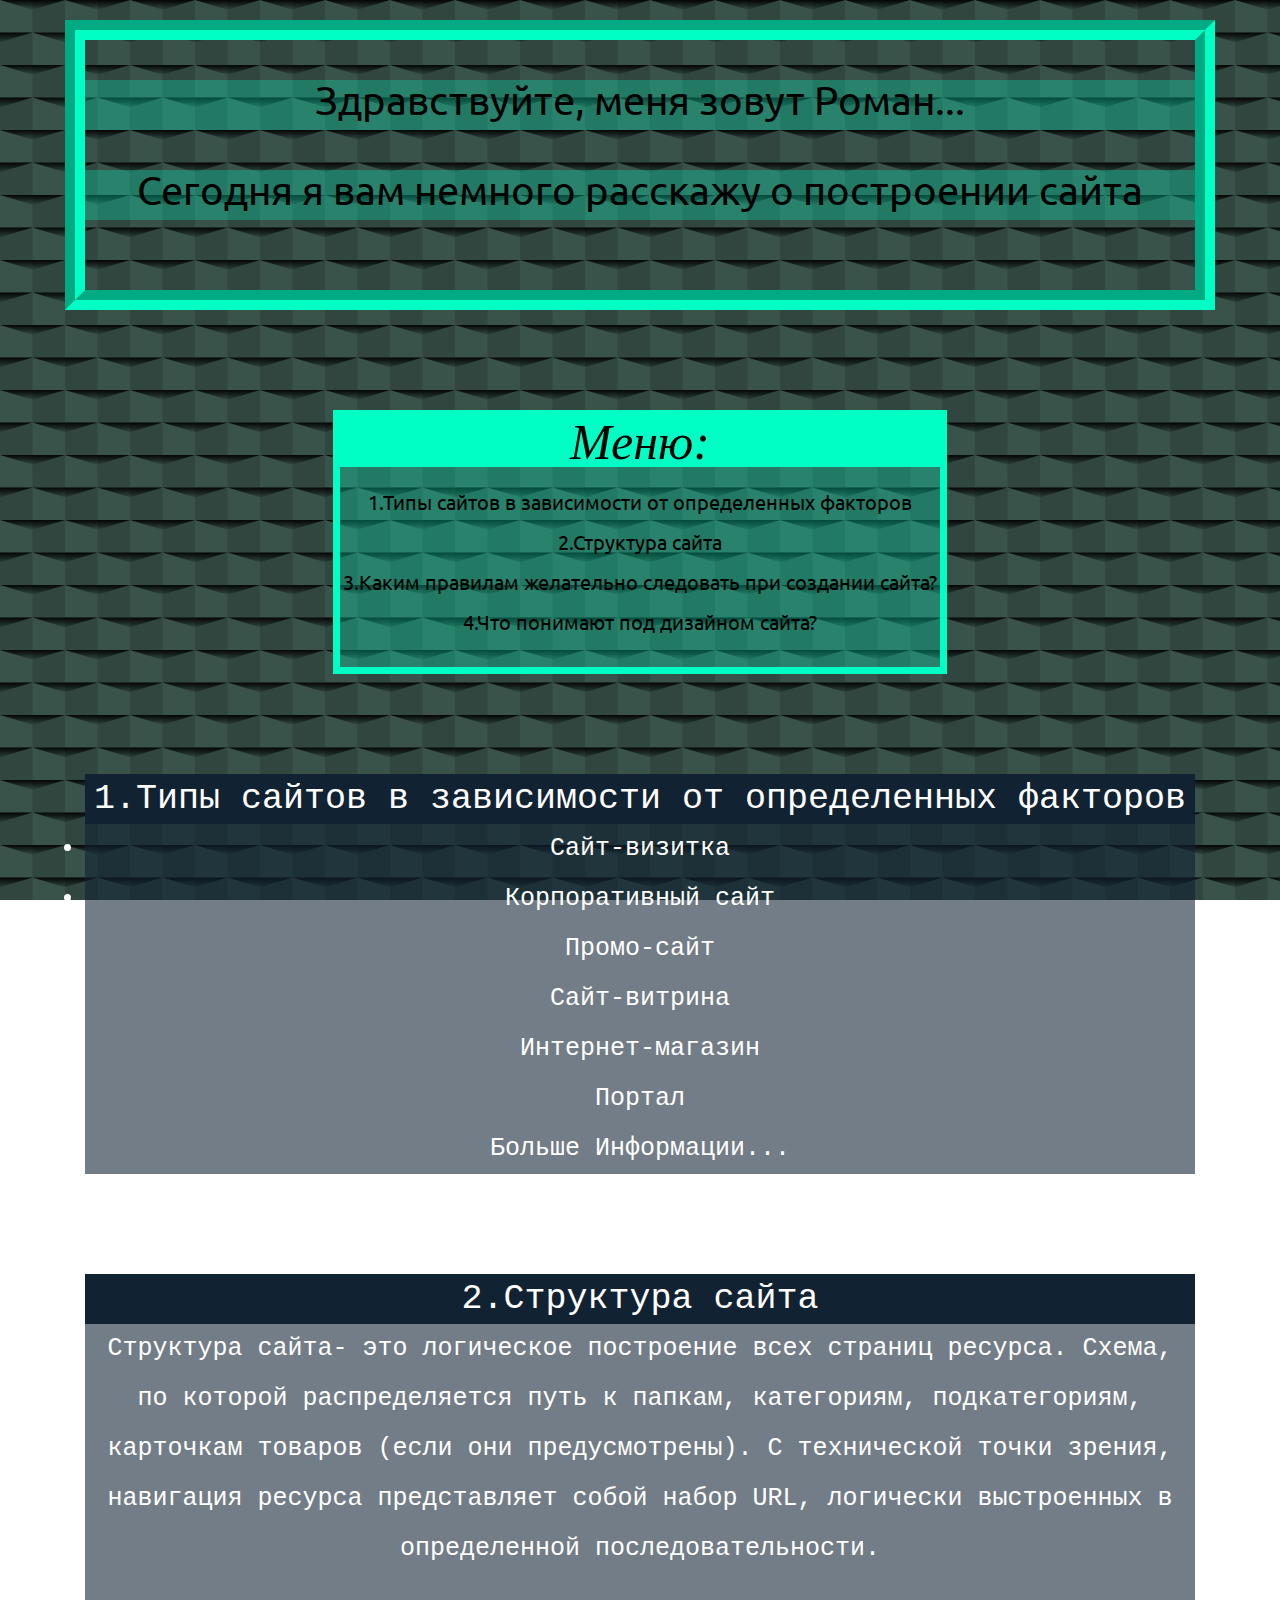
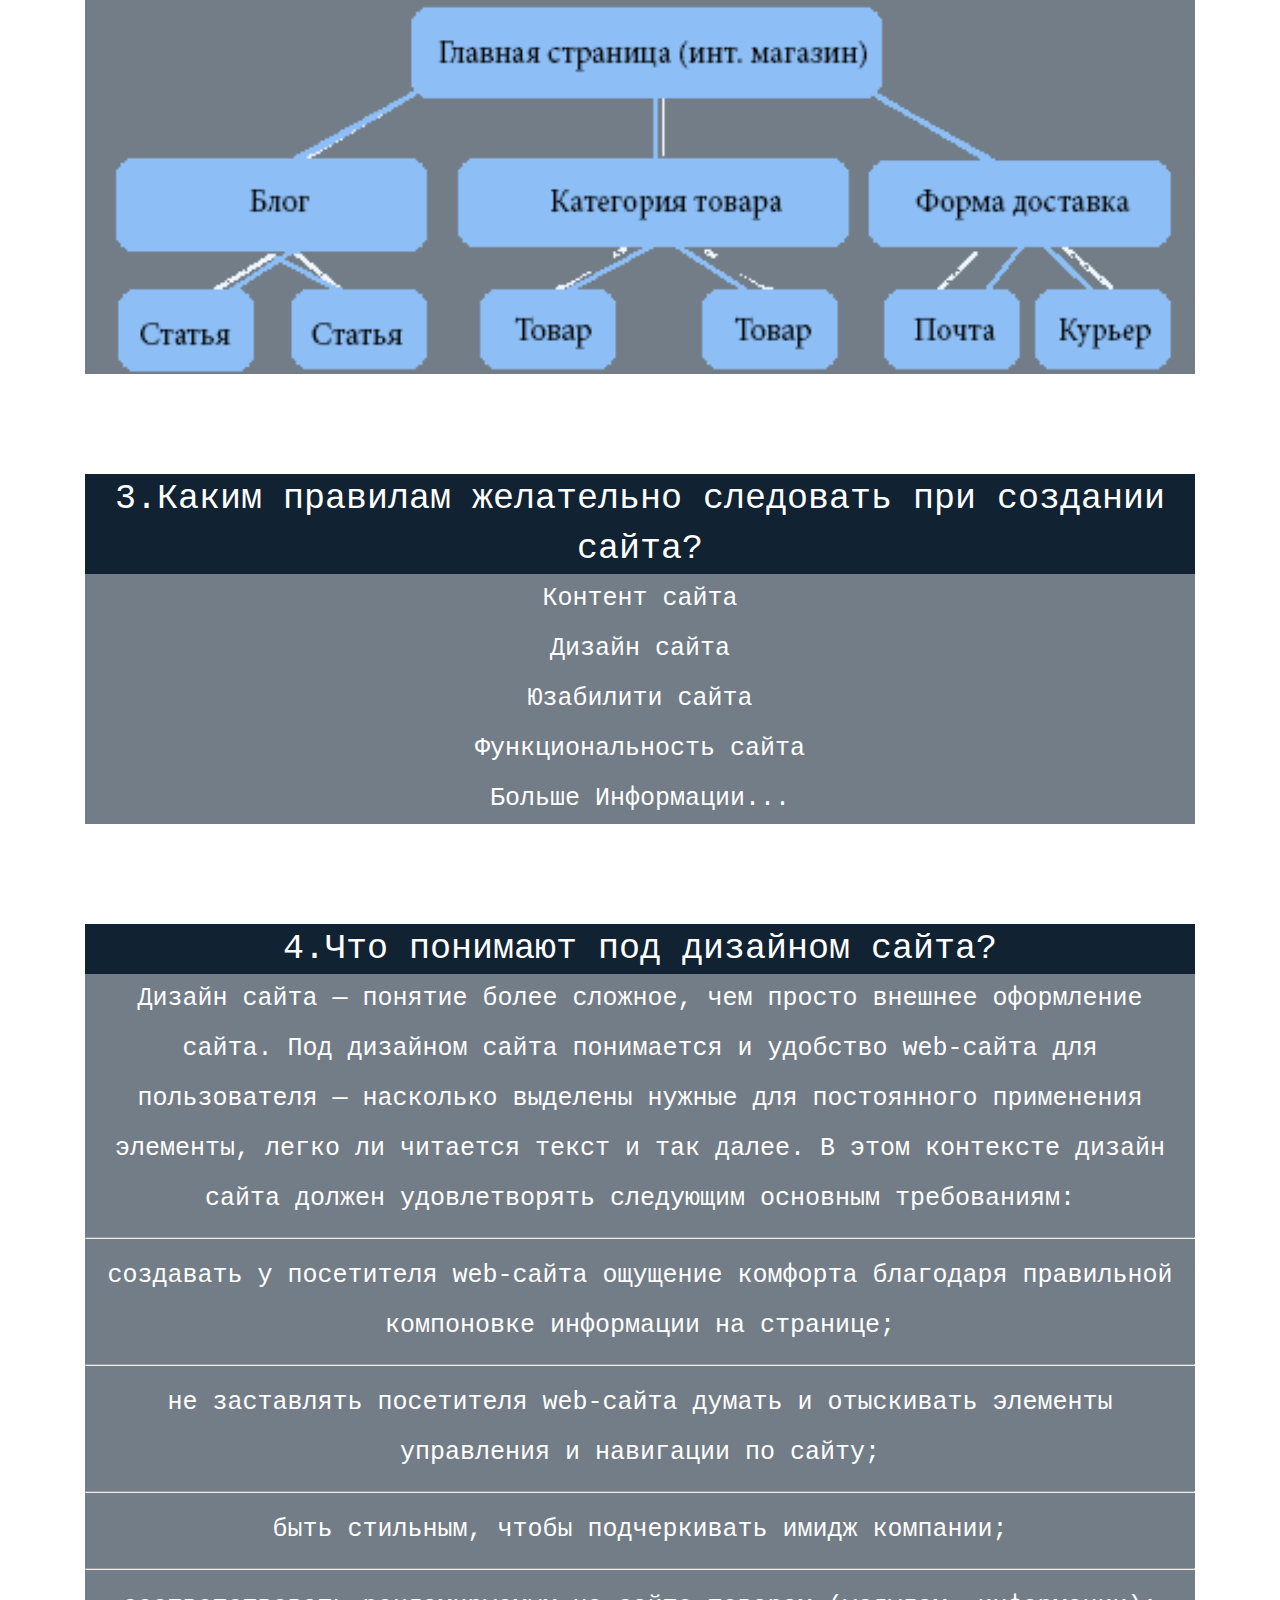
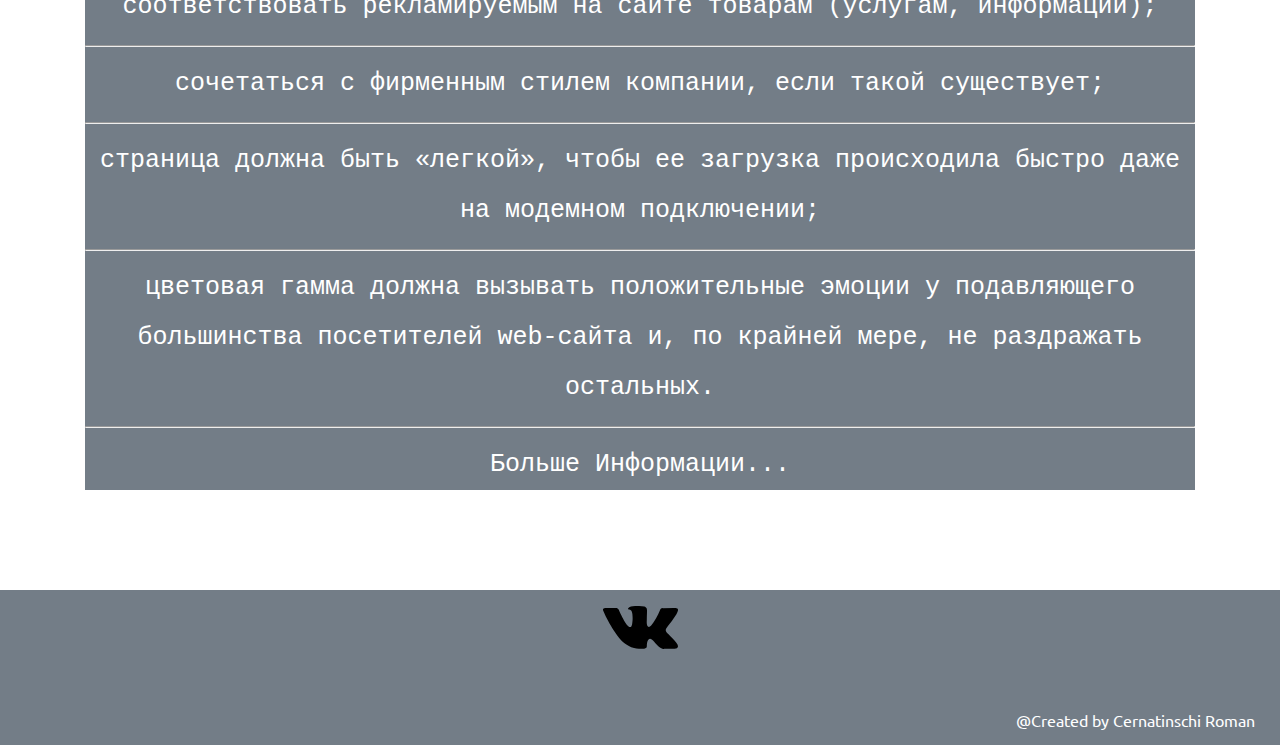
==== index.html @ b7d1be11 "reo" ====
<!DOCTYPE html>
<html lang="en">

<head>
    <meta charset="UTF-8">
    <title>Публикация документов Веб в Интернете</title>
    <link rel="stylesheet" type="text/css" href="style.css">
    <link href="https://fonts.googleapis.com/css?family=Roboto+Slab|Ubuntu&display=swap" rel="stylesheet">
    <link rel="stylesheet" type="text/css" href="reset.css"> </head>

<body>
    <section class="main">
        <div class="main-wrap">
            <h1 class="main-title">Здравствуйте, меня зовут Роман...</h1>
            <h2 class="main-title">Сегодня я вам немного расскажу о построении сайта</h2> </div>
    </section>
    <section class="spisok">
        <div class="spisok-wrap">
            <h1 class="spisok-title">Меню:</h1>
            <div class="spisok-wrap-n2"> <a href="#a1" class="spisok-first a2a">1.Типы сайтов в зависимости от определенных факторов</a>
                <br/>
                <br/> <a href="#a2" class="spisok-two a2a">2.Структура сайта </a>
                <br/>
                <br/> <a href="#a3" class="spisok-three a2a">3.Каким правилам желательно следовать при создании сайта? </a>
                <br/>
                <br/> <a href="#a4" class="spisok-thour a2a">4.Что понимают под дизайном сайта?</a> </div>
        </div>
    </section>
    <section class="SiteTypes">
        <div class="SiteTypes-wrap">
            <h1 class="SiteTypes-title ad1234" id="a1">1.Типы сайтов в зависимости от определенных факторов</h1>
            <li>Сайт-визитка </li>
            <li>Корпоративный сайт</li>
            <li>Промо-сайт</li>
            <li>Сайт-витрина</li>
            <li>Интернет-магазин </li>
            <li>Портал </li> <a href="http://deweb.com.ua/ru/blog/tipy-saytov" class="SiteTypes-button">Больше Информации...</a> </div>
    </section>
    <section class="structure">
        <div class="structure-wrap">
            <h1 class="structure-title ad1234" id="a2">2.Структура сайта</h1>
            <h><a class="fth">Структура сайта</a>- это логическое построение всех страниц ресурса. Схема, по которой распределяется путь к папкам, категориям, подкатегориям, карточкам товаров (если они предусмотрены). С технической точки зрения, навигация ресурса представляет собой набор URL, логически выстроенных в определенной последовательности.</h>
            <div class="structure-img"></div>
        </div>
    </section>
    <section class="rules">
        <div class="rules-wrap">
            <h1 class="rules-title ad1234" id="a3">3.Каким правилам желательно следовать при создании сайта?</h1>
            <li>Контент сайта</li>
            <li>Дизайн сайта</li>
            <li>Юзабилити сайта</li>
            <li>Функциональность сайта</li> <a href="https://webstudio2u.net/ru/webdesign/353-how-make-good-site.html" class="SiteTypes-button">Больше Информации...</a> </div>
    </section>
    <section class="diz">
        <div class="diz-wrap">
            <h1 class="diz-title ad1234" id="a4">4.Что понимают под дизайном сайта?</h1>
            <h>
                <h class="diz-text">Дизайн сайта</h> — понятие более сложное, чем просто внешнее оформление сайта. Под дизайном сайта понимается и удобство web-сайта для пользователя — насколько выделены нужные для постоянного применения элементы, легко ли читается текст и так далее. В этом контексте дизайн сайта должен удовлетворять следующим основным требованиям:
                <hr/>
                <li>создавать у посетителя web-сайта ощущение комфорта благодаря правильной компоновке информации на странице;</li>
                <hr/>
                <li>не заставлять посетителя web-сайта думать и отыскивать элементы управления и навигации по сайту;</li>
                <hr/>
                <li>быть стильным, чтобы подчеркивать имидж компании;</li>
                <hr/>
                <li>соответствовать рекламируемым на сайте товарам (услугам, информации);</li>
                <hr/>
                <li>сочетаться с фирменным стилем компании, если такой существует;</li>
                <hr/>
                <li>страница должна быть «легкой», чтобы ее загрузка происходила быстро даже на модемном подключении;</li>
                <hr/>
                <li>цветовая гамма должна вызывать положительные эмоции у подавляющего большинства посетителей web-сайта и, по крайней мере, не раздражать остальных.</li>
                <hr/> <a href="http://hms-web.ru/index.php?p=articles_design" class="SiteTypes-button">Больше Информации...</a> </h>
        </div>
    </section>
    <section class="footer">
        <a href="https://vk.com/dosplagueator">
            <div class="vkcom"></div>
        </a>
        <h1 class="createdby">@Created by Cernatinschi Roman</h1> </section>
</body>

</html>
---- style.css ----
html {
        background: url("img/bg.svg") fixed;
        scroll-behavior: smooth;
    }

    .main {
        max-width: 100%;
        min-height: 250px;
        text-align: center;
        color: white;
        font-family: Ubuntu;
        font-size: 40px;
        margin: 0 25px;
    }

    .main-wrap {
        margin: 0 auto;
        max-width: 1110px;
        min-height: 250px;
        border: 20px groove rgb(0, 255, 196);
        margin-top: 20px;
        transition: 0.2s linear
    }

    .main-title {
        color: black;
        margin-top: 40px;
        min-height: 50px;
        background-color: rgba(0, 255, 196, 0.28);
        transition: 0.2s linear;
    }

    .main-wrap:hover {
        background-color: rgb(0, 255, 196);
        transform: scale(1.05)
    }

    .main-title:hover {
        color: white;
        background-color: black;
    }

    .spisok {
        text-align: center;
        min-height: 250px;
        margin: 100px 25px;
    }

    .spisok-wrap {
        margin: 0 auto;
        max-width: 600px;
        min-height: 250px;
        background-color: rgba(0, 255, 196, 0.28);
        border: 7px solid rgb(0, 255, 196);
        font-family: ubuntu;
        font-size: 20px;
    }

    .spisok-title {
        font-family: fantasy;
        font-style: italic;
        font-size: 50px;
        color: black;
        background-color: rgb(0, 255, 196);
    }

    .spisok-wrap-n2 {
        margin-top: 25px;
        text-decoration: none;
    }

    .a2a {
        text-decoration: none;
        color: black;
        transition: 0.2s;
    }

    .a2a:hover {
        color: white;
    }

    .SiteTypes {
        min-height: 250px;
        margin: 0 25px;
        margin-bottom: 100px;
    }

    .SiteTypes-wrap {
        margin: 0 auto;
        max-width: 1110px;
        min-height: 250px;
        text-align: center;
        color: white;
        font-size: 25px;
        font-family: monospace;
        background-color: rgba(17, 34, 51, 0.59);
        line-height: 50px;
        text-decoration: none;
        margin-bottom: 100px;
    }

    .SiteTypes-title {
        font-size: 35px;
        background-color: #123;
    }

    .SiteTypes-button {
        color: white;
        text-decoration: none;
        transition: 0.2s linear;
    }

    .SiteTypes-button:hover {
        color: yellow;
    }

    .structure {
        min-height: 250px;
        margin: 0px 25px;
        margin-bottom: 100px;
    }

    .structure-wrap {
        margin: 0 auto;
        max-width: 1110px;
        min-height: 250px;
        font-family: monospace;
        color: white;
        text-align: center;
        font-size: 25px;
        background-color: rgba(17, 34, 51, 0.59);
        line-height: 50px;
        text-decoration: none;
    }

    .structure-title {
        font-size: 35px;
        background-color: #123;
    }

    .fth {
        transition: 0.2s linear;
    }

    .fth:hover {
        text-decoration: underline;
        color: yellow
    }

    .structure-img {
        background-image: url(img/struktura-sajta.png);
        -moz-background-size: 100%;
        -webkit-background-size: 100%;
        -o-background-size: 100%;
        background-size: 100%;
        height: 400px;
        width: 100%;
        margin: 0 auto;
    }

    .rules {
        min-height: 250px;
        margin: 0 25px;
        margin-bottom: 100px;
    }

    .rules-wrap {
        margin: 0 auto;
        max-width: 1110px;
        min-height: 250px;
        font-family: monospace;
        color: white;
        text-align: center;
        font-size: 25px;
        background-color: rgba(17, 34, 51, 0.59);
        line-height: 50px;
        text-decoration: none;
    }

    .rules-title {
        font-size: 35px;
        background-color: #123;
    }

    .diz {
        min-height: 250px;
        margin: 0 25px;
        margin-bottom: 100px;
    }

    .diz-wrap {
        margin: 0 auto;
        max-width: 1110px;
        min-height: 250px;
        font-family: monospace;
        color: white;
        text-align: center;
        font-size: 25px;
        background-color: rgba(17, 34, 51, 0.59);
        line-height: 50px;
        text-decoration: none;
    }

    .diz-title {
        font-size: 35px;
        background-color: #123;
    }

    .diz-text {
        transition: 0.2s linear;
    }

    .diz-text:hover {
        color: yellow;
        text-decoration: underline;
    }

    .ad1234 {
        transition: 0.2s linear
    }

    .ad1234:hover {
        color: yellow;
    }

    .footer {
        background-color: rgba(17, 34, 51, 0.59);
        min-height: 150px;
    }

    .vkcom {
        background: url(img/vk-social-network-logo.svg) no-repeat;
        height: 75px;
        width: 75px;
        -moz-background-size: 100%;
        -webkit-background-size: 100%;
        -o-background-size: 100%;
        background-size: 100%;
        margin: 0 auto;
        transition: 0.5s linear;
    }
.vkcom:hover{
transform: scale(1.5);
}
.createdby{
    margin-top: 30px;
    font-family: ubuntu;
    text-decoration: none;
    color:white;
    text-align: right;
    margin-right: 25px;
    transition: 4s linear;
    line-height: 50px;
}
.createdby:hover{
   transform: scale(0.5);
    color: aqua
}
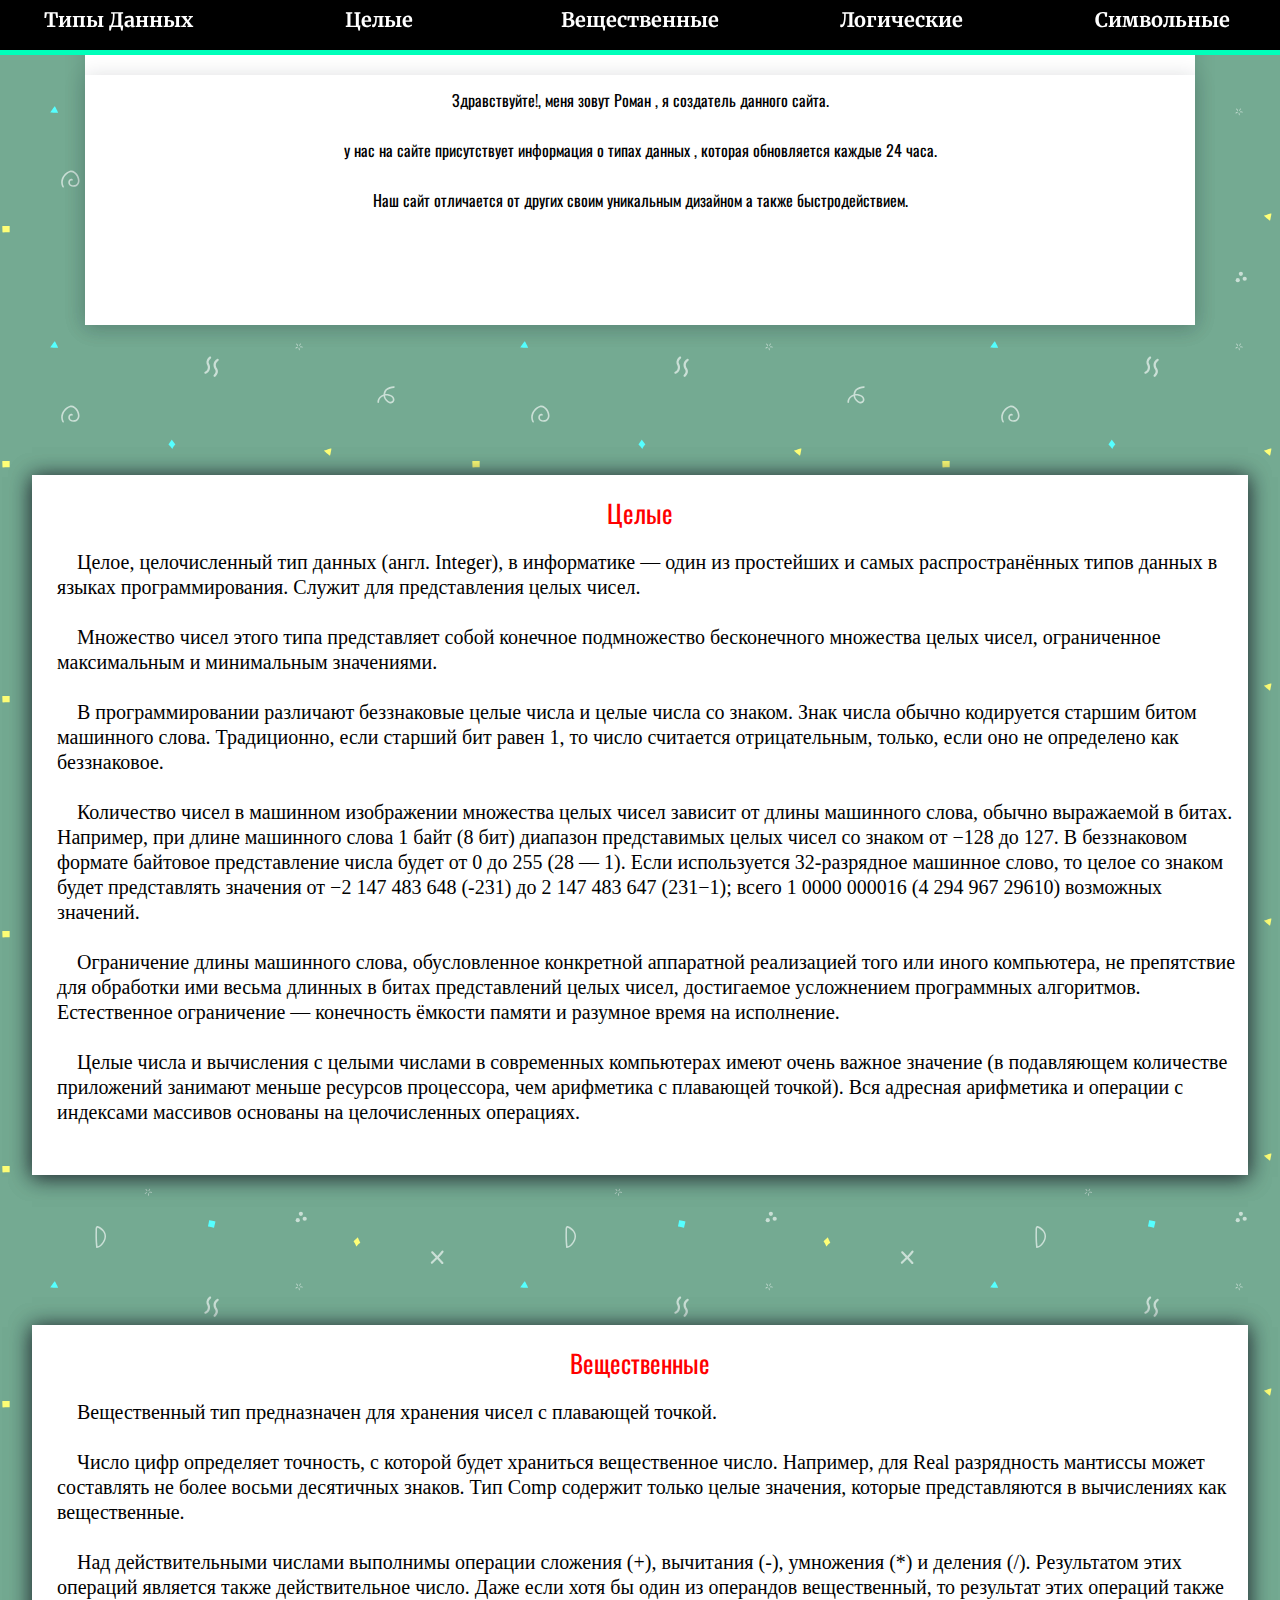
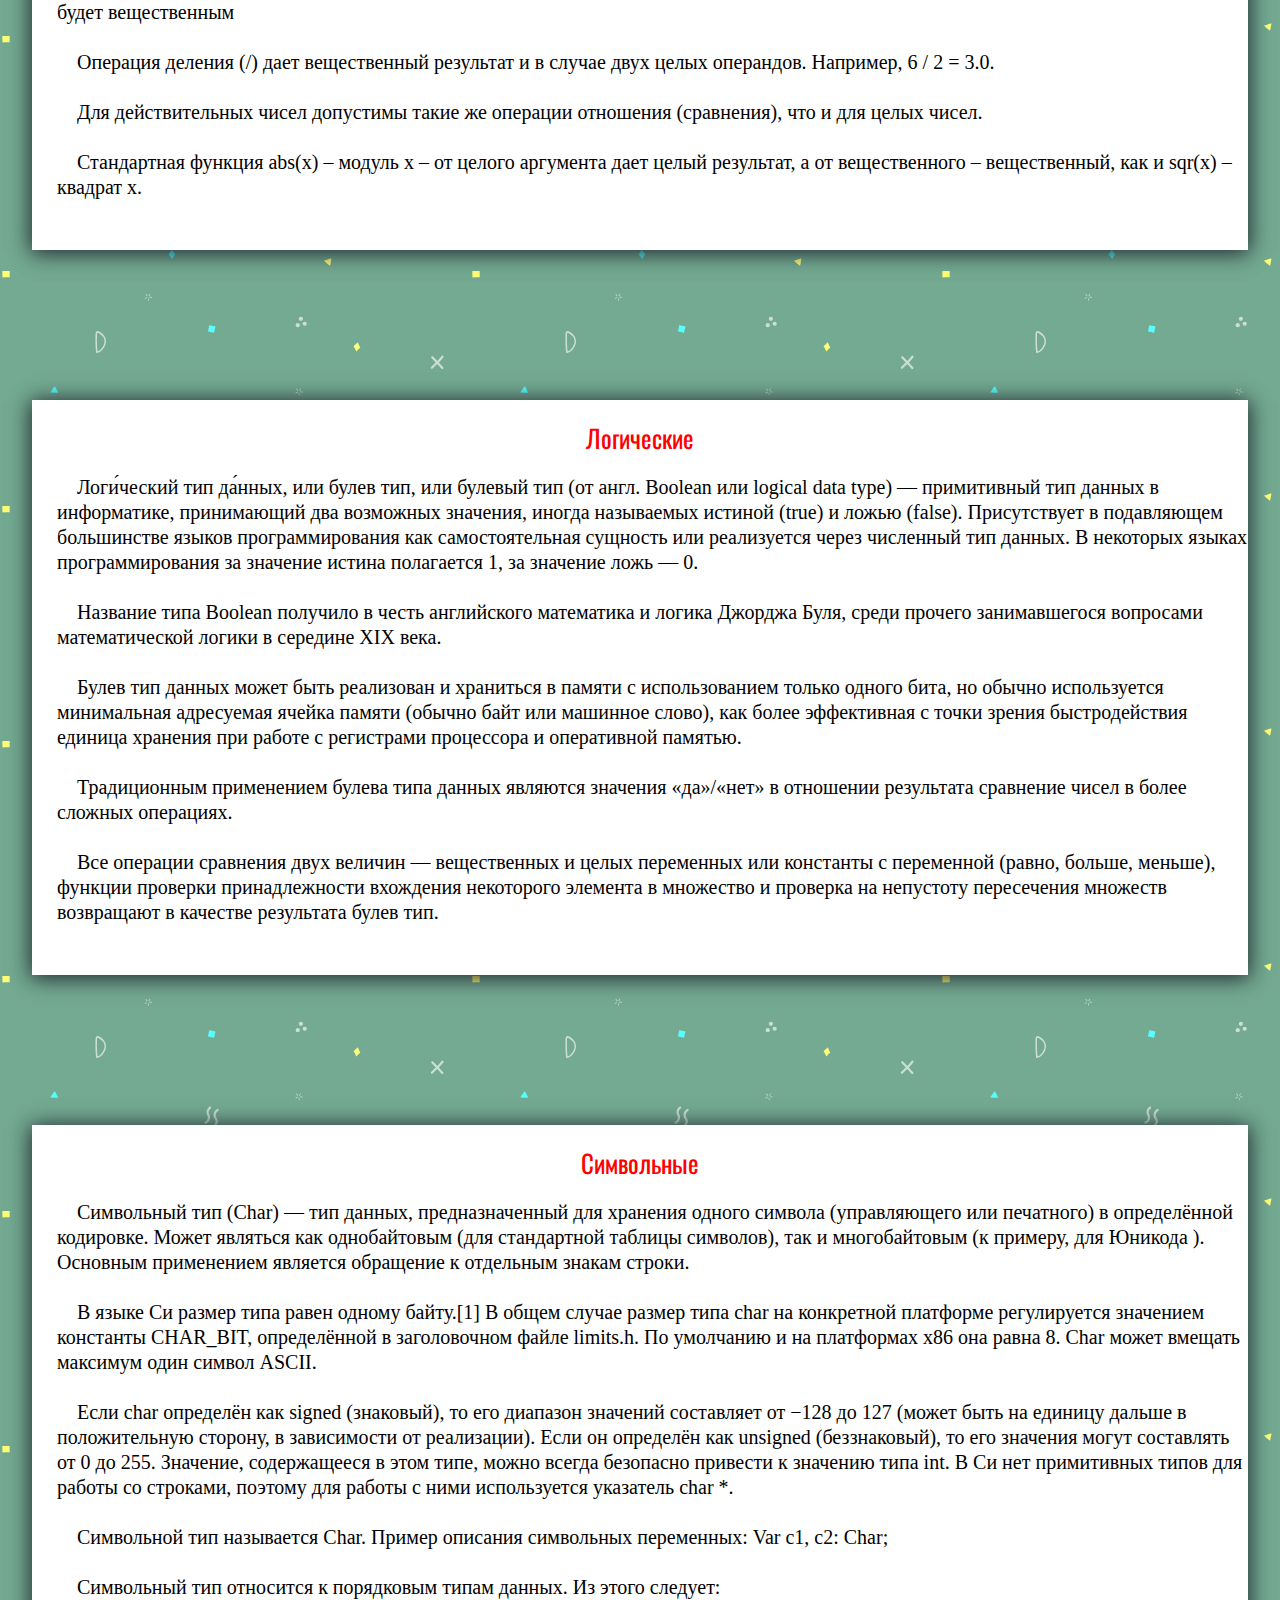
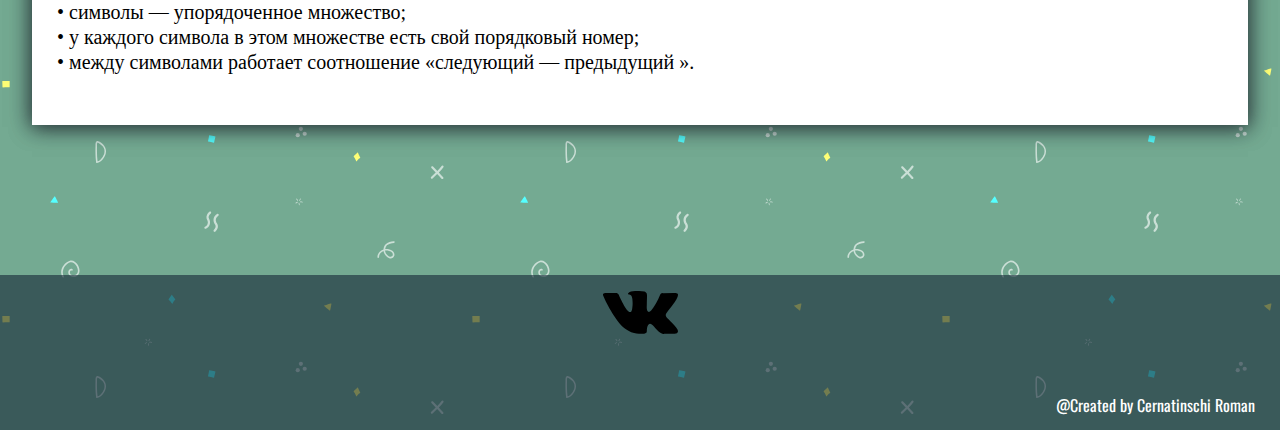
==== commit ac07ea88: "newsite" ====
--- a/index.html
+++ b/index.html
@@ -3,75 +3,58 @@
 
 <head>
     <meta charset="UTF-8">
-    <title>Публикация документов Веб в Интернете</title>
-    <link rel="stylesheet" type="text/css" href="style.css">
-    <link href="https://fonts.googleapis.com/css?family=Roboto+Slab|Ubuntu&display=swap" rel="stylesheet">
-    <link rel="stylesheet" type="text/css" href="reset.css"> </head>
+    <title>ProjectMai</title>
+    <link rel="stylesheet" href="reset.css" type="text/css">
+    <link rel="stylesheet" href="style.css" type="text/css">
+    <link href="https://fonts.googleapis.com/css2?family=Chelsea+Market&family=Merriweather:ital,wght@1,300&family=Oswald:wght@700&display=swap" rel="stylesheet"> </head>
 
 <body>
-    <section class="main">
-        <div class="main-wrap">
-            <h1 class="main-title">Здравствуйте, меня зовут Роман...</h1>
-            <h2 class="main-title">Сегодня я вам немного расскажу о построении сайта</h2> </div>
-    </section>
-    <section class="spisok">
-        <div class="spisok-wrap">
-            <h1 class="spisok-title">Меню:</h1>
-            <div class="spisok-wrap-n2"> <a href="#a1" class="spisok-first a2a">1.Типы сайтов в зависимости от определенных факторов</a>
-                <br/>
-                <br/> <a href="#a2" class="spisok-two a2a">2.Структура сайта </a>
-                <br/>
-                <br/> <a href="#a3" class="spisok-three a2a">3.Каким правилам желательно следовать при создании сайта? </a>
-                <br/>
-                <br/> <a href="#a4" class="spisok-thour a2a">4.Что понимают под дизайном сайта?</a> </div>
+    <section class="manual">
+        <div class="manual-wrap">
+            <div class="manual-cards">
+                <div class="manual-cardN0 a1 "><a href="#" class="a1">Типы Данных</a></div>
+                <div class="manual-cardN1 a1 a2"><a href="#p1" class="a1">Целые</a></div>
+                <div class="manual-cardN2 a1 a2"><a href="#p2" class="a1">Вещественные</a></div>
+                <div class="manual-cardN3 a1 a2"><a href="#p3" class="a1">Логические</a></div>
+                <div class="manual-cardN4 a1 a2"><a href="#p4" class="a1">Символьные</a></div>
+            </div>
         </div>
     </section>
-    <section class="SiteTypes">
-        <div class="SiteTypes-wrap">
-            <h1 class="SiteTypes-title ad1234" id="a1">1.Типы сайтов в зависимости от определенных факторов</h1>
-            <li>Сайт-визитка </li>
-            <li>Корпоративный сайт</li>
-            <li>Промо-сайт</li>
-            <li>Сайт-витрина</li>
-            <li>Интернет-магазин </li>
-            <li>Портал </li> <a href="http://deweb.com.ua/ru/blog/tipy-saytov" class="SiteTypes-button">Больше Информации...</a> </div>
+    <section class="intro">
+        <div class="intro-wrap">
+            <h1 class="intro-title">Здравствуйте!, меня зовут Роман , я создатель данного сайта.<br/> у нас на сайте присутствует информация о типах данных , которая обновляется каждые 24 часа.<br/> Наш сайт отличается от других своим уникальным дизайном а также быстродействием.</h1> </div>
     </section>
-    <section class="structure">
-        <div class="structure-wrap">
-            <h1 class="structure-title ad1234" id="a2">2.Структура сайта</h1>
-            <h><a class="fth">Структура сайта</a>- это логическое построение всех страниц ресурса. Схема, по которой распределяется путь к папкам, категориям, подкатегориям, карточкам товаров (если они предусмотрены). С технической точки зрения, навигация ресурса представляет собой набор URL, логически выстроенных в определенной последовательности.</h>
-            <div class="structure-img"></div>
-        </div>
+    <section class="celie">
+        <div class="celie-wrap">
+            <h1 class="celie-title" id="p1">Целые</h1>
+            <h2 class="celie-text"><p>Целое, целочисленный тип данных (англ. Integer), в информатике — один из простейших и самых распространённых типов данных в языках программирования. Служит для представления целых чисел.</p><br/><p>Множество чисел этого типа представляет собой конечное подмножество бесконечного множества целых чисел, ограниченное максимальным и минимальным значениями.</p><br/><p>В программировании различают беззнаковые целые числа и целые числа со знаком. Знак числа обычно кодируется старшим битом машинного слова. Традиционно, если старший бит равен 1, то число считается отрицательным, только, если оно не определено как беззнаковое.</p><br/><p>Количество чисел в машинном изображении множества целых чисел зависит от длины машинного слова, обычно выражаемой в битах. Например, при длине машинного слова 1 байт (8 бит) диапазон представимых целых чисел со знаком от −128 до 127. В беззнаковом формате байтовое представление числа будет от 0 до 255 (28 — 1). Если используется 32-разрядное машинное слово, то целое со знаком будет представлять значения от −2 147 483 648 (-231) до 2 147 483 647 (231−1); всего 1 0000 000016 (4 294 967 29610) возможных значений.
+            </p><br/><p>  Ограничение длины машинного слова, обусловленное конкретной аппаратной реализацией того или иного компьютера, не препятствие для обработки ими весьма длинных в битах представлений целых чисел, достигаемое усложнением программных алгоритмов. Естественное ограничение — конечность ёмкости памяти и разумное время на исполнение.</p><br/><p>Целые числа и вычисления с целыми числами в современных компьютерах имеют очень важное значение (в подавляющем количестве приложений занимают меньше ресурсов процессора, чем арифметика с плавающей точкой). Вся адресная арифметика и операции с индексами массивов основаны на целочисленных операциях.</p></h2> </div>
     </section>
-    <section class="rules">
-        <div class="rules-wrap">
-            <h1 class="rules-title ad1234" id="a3">3.Каким правилам желательно следовать при создании сайта?</h1>
-            <li>Контент сайта</li>
-            <li>Дизайн сайта</li>
-            <li>Юзабилити сайта</li>
-            <li>Функциональность сайта</li> <a href="https://webstudio2u.net/ru/webdesign/353-how-make-good-site.html" class="SiteTypes-button">Больше Информации...</a> </div>
+    <section class="celie">
+        <div class="celie-wrap">
+            <h1 class="celie-title" id="p2">Вещественные</h1>
+            <h2 class="celie-text"><p> Вещественный тип предназначен для хранения чисел с плавающей точкой.</p><br/><p>Число цифр определяет точность, с которой будет храниться вещественное число. Например, для Real разрядность мантиссы может составлять не более восьми десятичных знаков. Тип Comp содержит только целые значения, которые представляются в вычислениях как вещественные.</p><br/><p>Над действительными числами выполнимы операции сложения (+), вычитания (-), умножения (*) и деления (/). Результатом этих операций является также действительное число. Даже если хотя бы один из операндов вещественный, то результат этих операций также будет вещественным</p><br/><p>Операция деления (/) дает вещественный результат и в случае двух целых операндов. Например, 6 / 2 = 3.0.
+            </p><br/><p> Для действительных чисел допустимы такие же операции отношения (сравнения), что и для целых чисел.</p><br/><p>Стандартная функция abs(x) – модуль x – от целого аргумента дает целый результат, а от вещественного – вещественный, как и sqr(x) – квадрат x.</p></h2> </div>
     </section>
-    <section class="diz">
-        <div class="diz-wrap">
-            <h1 class="diz-title ad1234" id="a4">4.Что понимают под дизайном сайта?</h1>
-            <h>
-                <h class="diz-text">Дизайн сайта</h> — понятие более сложное, чем просто внешнее оформление сайта. Под дизайном сайта понимается и удобство web-сайта для пользователя — насколько выделены нужные для постоянного применения элементы, легко ли читается текст и так далее. В этом контексте дизайн сайта должен удовлетворять следующим основным требованиям:
-                <hr/>
-                <li>создавать у посетителя web-сайта ощущение комфорта благодаря правильной компоновке информации на странице;</li>
-                <hr/>
-                <li>не заставлять посетителя web-сайта думать и отыскивать элементы управления и навигации по сайту;</li>
-                <hr/>
-                <li>быть стильным, чтобы подчеркивать имидж компании;</li>
-                <hr/>
-                <li>соответствовать рекламируемым на сайте товарам (услугам, информации);</li>
-                <hr/>
-                <li>сочетаться с фирменным стилем компании, если такой существует;</li>
-                <hr/>
-                <li>страница должна быть «легкой», чтобы ее загрузка происходила быстро даже на модемном подключении;</li>
-                <hr/>
-                <li>цветовая гамма должна вызывать положительные эмоции у подавляющего большинства посетителей web-сайта и, по крайней мере, не раздражать остальных.</li>
-                <hr/> <a href="http://hms-web.ru/index.php?p=articles_design" class="SiteTypes-button">Больше Информации...</a> </h>
-        </div>
+    <section class="celie">
+        <div class="celie-wrap">
+            <h1 class="celie-title" id="p3">Логические</h1>
+            <h2 class="celie-text"><p>Логи́ческий тип да́нных, или булев тип, или булевый тип (от англ. Boolean или logical data type) — примитивный тип данных в информатике, принимающий два возможных значения, иногда называемых истиной (true) и ложью (false). Присутствует в подавляющем большинстве языков программирования как самостоятельная сущность или реализуется через численный тип данных. В некоторых языках программирования за значение истина полагается 1, за значение ложь — 0.</p><br/><p>Название типа Boolean получило в честь английского математика и логика Джорджа Буля, среди прочего занимавшегося вопросами математической логики в середине XIX века.</p><br/><p>Булев тип данных может быть реализован и храниться в памяти с использованием только одного бита, но обычно используется минимальная адресуемая ячейка памяти (обычно байт или машинное слово), как более эффективная с точки зрения быстродействия единица хранения при работе с регистрами процессора и оперативной памятью.</p><br/><p>Традиционным применением булева типа данных являются значения «да»/«нет» в отношении результата сравнение чисел в более сложных операциях.
+            </p><br/><p>Все операции сравнения двух величин — вещественных и целых переменных или константы с переменной (равно, больше, меньше), функции проверки принадлежности вхождения некоторого элемента в множество и проверка на непустоту пересечения множеств возвращают в качестве результата булев тип.</p></h2> </div>
+    </section>
+    <section class="celie">
+        <div class="celie-wrap">
+            <h1 class="celie-title" id="p4">Символьные</h1>
+            <h2 class="celie-text"><p>Символьный тип (Сhar) — тип данных, предназначенный для хранения одного символа (управляющего или печатного) в определённой кодировке. Может являться как однобайтовым (для стандартной таблицы символов), так и многобайтовым (к примеру, для Юникода ). Основным применением является обращение к отдельным знакам строки.</p><br/><p>В языке Си размер типа равен одному байту.[1] В общем случае размер типа char на конкретной платформе регулируется значением константы CHAR_BIT, определённой в заголовочном файле limits.h. По умолчанию и на платформах x86 она равна 8. Char может вмещать максимум один символ ASCII.</p><br/><p>Если char определён как signed (знаковый), то его диапазон значений составляет от −128 до 127 (может быть на единицу дальше в положительную сторону, в зависимости от реализации). Если он определён как unsigned (беззнаковый), то его значения могут составлять от 0 до 255. Значение, содержащееся в этом типе, можно всегда безопасно привести к значению типа int. В Си нет примитивных типов для работы со строками, поэтому для работы с ними используется указатель char *.</p><br/><p>Символьной тип называется Char. Пример описания символьных переменных:
+
+Var c1, с2: Char;
+            </p><br/><p> Символьный тип относится к порядковым типам данных. Из этого следует:<br/>
+
+• символы — упорядоченное множество;<br/>
+
+• у каждого символа в этом множестве есть свой порядковый номер;
+<br/>
+• между символами работает соотношение «следующий — предыдущий ».</p></h2> </div>
     </section>
     <section class="footer">
         <a href="https://vk.com/dosplagueator">
--- a/style.css
+++ b/style.css
@@ -1,258 +1,174 @@
-    html {
-        background: url("img/bg.svg") fixed;
-        scroll-behavior: smooth;
-    }
+html {
+    background: url(img/Confetti-Doodles.svg);
+    color: white;
+    font-family: 'Oswald', sans-serif;
+    text-align: center;
+    scroll-behavior: smooth;
+}
 
-    .main {
-        max-width: 100%;
-        min-height: 250px;
-        text-align: center;
-        color: white;
-        font-family: Ubuntu;
-        font-size: 40px;
-        margin: 0 25px;
-    }
+p {
+    text-indent: 20px;
+}
 
-    .main-wrap {
-        margin: 0 auto;
-        max-width: 1110px;
-        min-height: 250px;
-        border: 20px groove rgb(0, 255, 196);
-        margin-top: 20px;
-        transition: 0.2s linear
-    }
+.manual {
+    position: fixed;
+    margin: 0 auto;
+    background-color: black;
+    text-align: center;
+    width: 100%;
+    height: 50px;
+    border-bottom: 5px solid rgb(0, 255, 186);
+    z-index: 9999;
+}
 
-    .main-title {
-        color: black;
-        margin-top: 40px;
-        min-height: 50px;
-        background-color: rgba(0, 255, 196, 0.28);
-        transition: 0.2s linear;
-    }
+.manual-wrap {
+    position: fixed;
+    text-align: center;
+    width: 100%;
+    height: 50px;
+    font-family: 'Merriweather', serif;
+    font-weight: bold;
+    color: white;
+    font-size: 25px;
+    z-index: 9999;
+}
 
-    .main-wrap:hover {
-        background-color: rgb(0, 255, 196);
-        transform: scale(1.05)
-    }
+.manual-title {
+    text-align: left;
+    margin-left: 200px;
+    padding-top: 10px;
+    z-index:
+}
 
-    .main-title:hover {
-        color: white;
-        background-color: black;
-    }
+.manual-cards {
+    display: grid;
+    grid-template-columns: repeat(5, 1fr);
+    grid-column-gap: 25px;
+    text-align: right;
+    padding-top: 10px;
+    font-size: 20px;
+}
 
-    .spisok {
-        text-align: center;
-        min-height: 250px;
-        margin: 100px 25px;
-    }
+.a1 {
+    margin: 0 auto;
+    text-decoration: none;
+    color: white;
+    z-index: 9999
+}
 
-    .spisok-wrap {
-        margin: 0 auto;
-        max-width: 600px;
-        min-height: 250px;
-        background-color: rgba(0, 255, 196, 0.28);
-        border: 7px solid rgb(0, 255, 196);
-        font-family: ubuntu;
-        font-size: 20px;
-    }
+.a2 {
+    transition: 0.2s linear;
+    padding-bottom: 5px;
+    color: white;
+    text-decoration: none;
+    z-index: 9999
+}
 
-    .spisok-title {
-        font-family: fantasy;
-        font-style: italic;
-        font-size: 50px;
-        color: black;
-        background-color: rgb(0, 255, 196);
-    }
+.a2:hover {
+    transform: scale(1.1);
+    border-bottom: 2px solid yellow;
+    z-index: 9999
+}
 
-    .spisok-wrap-n2 {
-        margin-top: 25px;
-        text-decoration: none;
-    }
+.intro {
+    margin: 0 auto;
+    background-color: #fff;
+    min-height: 250px;
+    max-width: 1110px;
+    padding-top: 75px;
+    margin-bottom: 150px;
+    box-shadow: 0px 2px 20px rgba(21, 24, 36, 0.15993);
+}
 
-    .a2a {
-        text-decoration: none;
-        color: black;
-        transition: 0.2s;
-    }
+.intro-wrap {
+    margin: 0 auto;
+    min-height: 250px;
+    max-width: 1110px;
+    text-align: center;
+    color: black;
+    font-family: 'Oswald', sans-serif;
+    margin-bottom: 150px;
+    box-shadow: 0px 2px 20px rgba(21, 24, 36, 0.15993);
+}
 
-    .a2a:hover {
-        color: white;
-    }
+.intro-title {
+    line-height: 50px;
+    transition: 0.5s linear;
+    z-index: 5;
+}
 
-    .SiteTypes {
-        min-height: 250px;
-        margin: 0 25px;
-        margin-bottom: 100px;
-    }
+.intro-title:hover {
+    transform: scale(1.2);
+    z-index: 5;
+}
 
-    .SiteTypes-wrap {
-        margin: 0 auto;
-        max-width: 1110px;
-        min-height: 250px;
-        text-align: center;
-        color: white;
-        font-size: 25px;
-        font-family: monospace;
-        background-color: rgba(17, 34, 51, 0.59);
-        line-height: 50px;
-        text-decoration: none;
-        margin-bottom: 100px;
-    }
+.celie {
+    background-color: white;
+    color: black;
+    min-height: 300px;
+    margin: 0 auto;
+    width: 95%;
+    box-shadow: 0px 2px 20px rgba(21, 24, 36, 0.5);
+    margin-bottom: 150px;
+}
 
-    .SiteTypes-title {
-        font-size: 35px;
-        background-color: #123;
-    }
+.celie-wrap {
+    background-color: white;
+    color: black;
+    min-height: 300px;
+    margin: 0 auto;
+    box-shadow: 0px 2px 20px rgba(21, 24, 36, 0.65);
+    margin-bottom: 150px;
+}
 
-    .SiteTypes-button {
-        color: white;
-        text-decoration: none;
-        transition: 0.2s linear;
-    }
+.celie-title {
+    padding-top: 25px;
+    font-size: 25px;
+    margin-bottom: 25px;
+    color: red
+}
 
-    .SiteTypes-button:hover {
-        color: yellow;
-    }
+.celie-text {
+    text-align: left;
+    margin-left: 25px;
+    line-height: 25px;
+    font-family: serif;
+    font-size: 20px;
+    padding-bottom: 50px;
+}
 
-    .structure {
-        min-height: 250px;
-        margin: 0px 25px;
-        margin-bottom: 100px;
-    }
+.footer {
+    background-color: rgba(17, 34, 51, 0.59);
+    min-height: 150px;
+}
 
-    .structure-wrap {
-        margin: 0 auto;
-        max-width: 1110px;
-        min-height: 250px;
-        font-family: monospace;
-        color: white;
-        text-align: center;
-        font-size: 25px;
-        background-color: rgba(17, 34, 51, 0.59);
-        line-height: 50px;
-        text-decoration: none;
-    }
+.vkcom {
+    background: url(img/vk-social-network-logo.svg) no-repeat;
+    height: 75px;
+    width: 75px;
+    -moz-background-size: 100%;
+    -webkit-background-size: 100%;
+    -o-background-size: 100%;
+    background-size: 100%;
+    margin: 0 auto;
+    transition: 0.5s linear;
+}
 
-    .structure-title {
-        font-size: 35px;
-        background-color: #123;
-    }
+.vkcom:hover {
+    transform: scale(1.5);
+}
 
-    .fth {
-        transition: 0.2s linear;
-    }
-
-    .fth:hover {
-        text-decoration: underline;
-        color: yellow
-    }
-
-    .structure-img {
-        background-image: url(img/struktura-sajta.png);
-        -moz-background-size: 100%;
-        -webkit-background-size: 100%;
-        -o-background-size: 100%;
-        background-size: 100%;
-        height: 400px;
-        width: 100%;
-        margin: 0 auto;
-    }
-
-    .rules {
-        min-height: 250px;
-        margin: 0 25px;
-        margin-bottom: 100px;
-    }
-
-    .rules-wrap {
-        margin: 0 auto;
-        max-width: 1110px;
-        min-height: 250px;
-        font-family: monospace;
-        color: white;
-        text-align: center;
-        font-size: 25px;
-        background-color: rgba(17, 34, 51, 0.59);
-        line-height: 50px;
-        text-decoration: none;
-    }
-
-    .rules-title {
-        font-size: 35px;
-        background-color: #123;
-    }
-
-    .diz {
-        min-height: 250px;
-        margin: 0 25px;
-        margin-bottom: 100px;
-    }
-
-    .diz-wrap {
-        margin: 0 auto;
-        max-width: 1110px;
-        min-height: 250px;
-        font-family: monospace;
-        color: white;
-        text-align: center;
-        font-size: 25px;
-        background-color: rgba(17, 34, 51, 0.59);
-        line-height: 50px;
-        text-decoration: none;
-    }
-
-    .diz-title {
-        font-size: 35px;
-        background-color: #123;
-    }
-
-    .diz-text {
-        transition: 0.2s linear;
-    }
-
-    .diz-text:hover {
-        color: yellow;
-        text-decoration: underline;
-    }
-
-    .ad1234 {
-        transition: 0.2s linear
-    }
-
-    .ad1234:hover {
-        color: yellow;
-    }
-
-    .footer {
-        background-color: rgba(17, 34, 51, 0.59);
-        min-height: 150px;
-    }
-
-    .vkcom {
-        background: url(img/vk-social-network-logo.svg) no-repeat;
-        height: 75px;
-        width: 75px;
-        -moz-background-size: 100%;
-        -webkit-background-size: 100%;
-        -o-background-size: 100%;
-        background-size: 100%;
-        margin: 0 auto;
-        transition: 0.5s linear;
-    }
-.vkcom:hover{
-transform: scale(1.5);
-}
-.createdby{
+.createdby {
     margin-top: 30px;
-    font-family: ubuntu;
     text-decoration: none;
-    color:white;
+    color: white;
     text-align: right;
     margin-right: 25px;
     transition: 4s linear;
     line-height: 50px;
 }
-.createdby:hover{
-   transform: scale(0.5);
+
+.createdby:hover {
+    transform: scale(0.5);
     color: aqua
 }
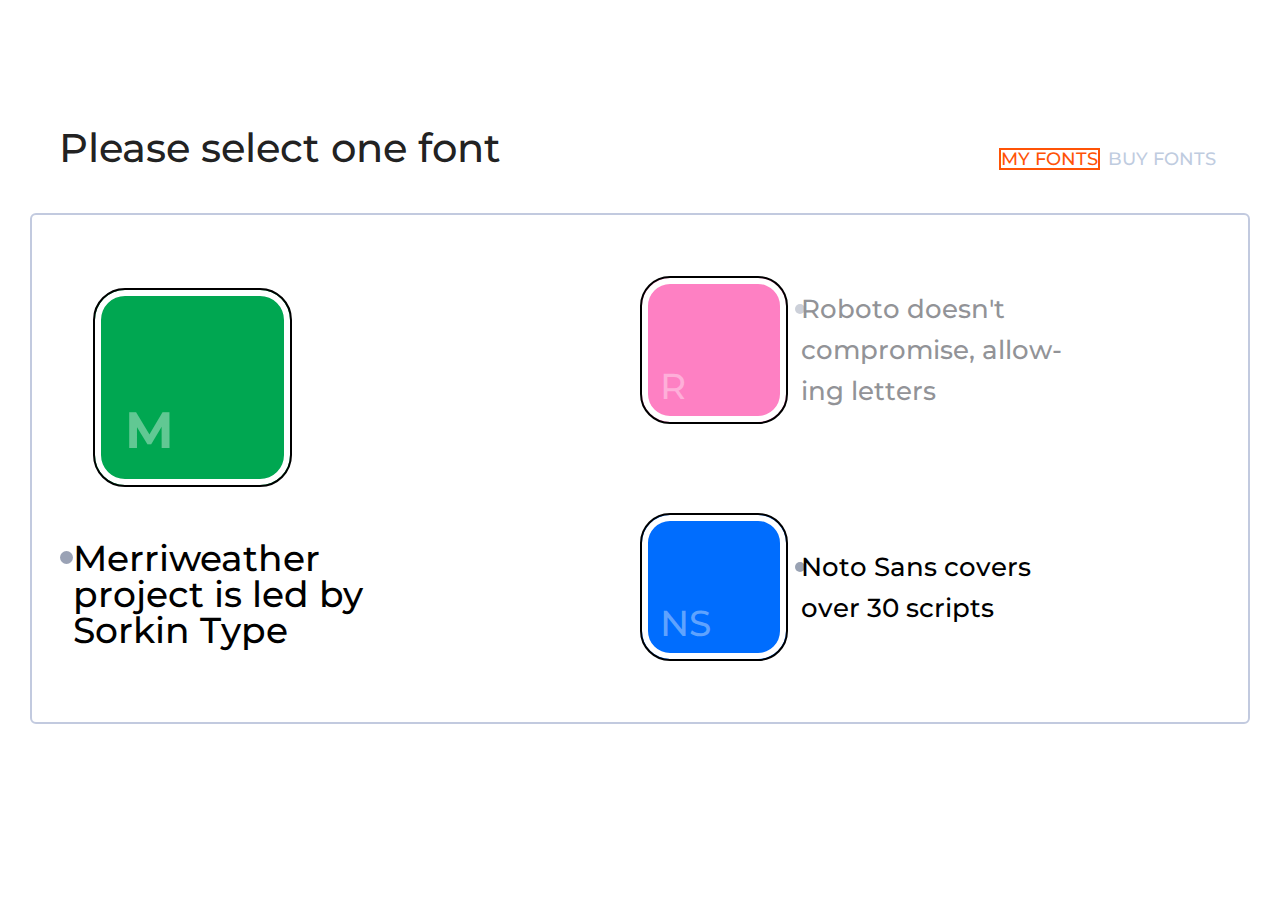
==== commit 8e01c73b: "Add files via upload" ====
--- a/index.html
+++ b/index.html
@@ -1,66 +1,69 @@
-<!DOCTYPE html>
-<html lang="en">
-
-<head>
-    <meta charset="UTF-8">
-    <title>ProjectMai</title>
-    <link rel="stylesheet" href="reset.css" type="text/css">
-    <link rel="stylesheet" href="style.css" type="text/css">
-    <link href="https://fonts.googleapis.com/css2?family=Chelsea+Market&family=Merriweather:ital,wght@1,300&family=Oswald:wght@700&display=swap" rel="stylesheet"> </head>
-
-<body>
-    <section class="manual">
-        <div class="manual-wrap">
-            <div class="manual-cards">
-                <div class="manual-cardN0 a1 "><a href="#" class="a1">Типы Данных</a></div>
-                <div class="manual-cardN1 a1 a2"><a href="#p1" class="a1">Целые</a></div>
-                <div class="manual-cardN2 a1 a2"><a href="#p2" class="a1">Вещественные</a></div>
-                <div class="manual-cardN3 a1 a2"><a href="#p3" class="a1">Логические</a></div>
-                <div class="manual-cardN4 a1 a2"><a href="#p4" class="a1">Символьные</a></div>
-            </div>
-        </div>
-    </section>
-    <section class="intro">
-        <div class="intro-wrap">
-            <h1 class="intro-title">Здравствуйте!, меня зовут Роман , я создатель данного сайта.<br/> у нас на сайте присутствует информация о типах данных , которая обновляется каждые 24 часа.<br/> Наш сайт отличается от других своим уникальным дизайном а также быстродействием.</h1> </div>
-    </section>
-    <section class="celie">
-        <div class="celie-wrap">
-            <h1 class="celie-title" id="p1">Целые</h1>
-            <h2 class="celie-text"><p>Целое, целочисленный тип данных (англ. Integer), в информатике — один из простейших и самых распространённых типов данных в языках программирования. Служит для представления целых чисел.</p><br/><p>Множество чисел этого типа представляет собой конечное подмножество бесконечного множества целых чисел, ограниченное максимальным и минимальным значениями.</p><br/><p>В программировании различают беззнаковые целые числа и целые числа со знаком. Знак числа обычно кодируется старшим битом машинного слова. Традиционно, если старший бит равен 1, то число считается отрицательным, только, если оно не определено как беззнаковое.</p><br/><p>Количество чисел в машинном изображении множества целых чисел зависит от длины машинного слова, обычно выражаемой в битах. Например, при длине машинного слова 1 байт (8 бит) диапазон представимых целых чисел со знаком от −128 до 127. В беззнаковом формате байтовое представление числа будет от 0 до 255 (28 — 1). Если используется 32-разрядное машинное слово, то целое со знаком будет представлять значения от −2 147 483 648 (-231) до 2 147 483 647 (231−1); всего 1 0000 000016 (4 294 967 29610) возможных значений.
-            </p><br/><p>  Ограничение длины машинного слова, обусловленное конкретной аппаратной реализацией того или иного компьютера, не препятствие для обработки ими весьма длинных в битах представлений целых чисел, достигаемое усложнением программных алгоритмов. Естественное ограничение — конечность ёмкости памяти и разумное время на исполнение.</p><br/><p>Целые числа и вычисления с целыми числами в современных компьютерах имеют очень важное значение (в подавляющем количестве приложений занимают меньше ресурсов процессора, чем арифметика с плавающей точкой). Вся адресная арифметика и операции с индексами массивов основаны на целочисленных операциях.</p></h2> </div>
-    </section>
-    <section class="celie">
-        <div class="celie-wrap">
-            <h1 class="celie-title" id="p2">Вещественные</h1>
-            <h2 class="celie-text"><p> Вещественный тип предназначен для хранения чисел с плавающей точкой.</p><br/><p>Число цифр определяет точность, с которой будет храниться вещественное число. Например, для Real разрядность мантиссы может составлять не более восьми десятичных знаков. Тип Comp содержит только целые значения, которые представляются в вычислениях как вещественные.</p><br/><p>Над действительными числами выполнимы операции сложения (+), вычитания (-), умножения (*) и деления (/). Результатом этих операций является также действительное число. Даже если хотя бы один из операндов вещественный, то результат этих операций также будет вещественным</p><br/><p>Операция деления (/) дает вещественный результат и в случае двух целых операндов. Например, 6 / 2 = 3.0.
-            </p><br/><p> Для действительных чисел допустимы такие же операции отношения (сравнения), что и для целых чисел.</p><br/><p>Стандартная функция abs(x) – модуль x – от целого аргумента дает целый результат, а от вещественного – вещественный, как и sqr(x) – квадрат x.</p></h2> </div>
-    </section>
-    <section class="celie">
-        <div class="celie-wrap">
-            <h1 class="celie-title" id="p3">Логические</h1>
-            <h2 class="celie-text"><p>Логи́ческий тип да́нных, или булев тип, или булевый тип (от англ. Boolean или logical data type) — примитивный тип данных в информатике, принимающий два возможных значения, иногда называемых истиной (true) и ложью (false). Присутствует в подавляющем большинстве языков программирования как самостоятельная сущность или реализуется через численный тип данных. В некоторых языках программирования за значение истина полагается 1, за значение ложь — 0.</p><br/><p>Название типа Boolean получило в честь английского математика и логика Джорджа Буля, среди прочего занимавшегося вопросами математической логики в середине XIX века.</p><br/><p>Булев тип данных может быть реализован и храниться в памяти с использованием только одного бита, но обычно используется минимальная адресуемая ячейка памяти (обычно байт или машинное слово), как более эффективная с точки зрения быстродействия единица хранения при работе с регистрами процессора и оперативной памятью.</p><br/><p>Традиционным применением булева типа данных являются значения «да»/«нет» в отношении результата сравнение чисел в более сложных операциях.
-            </p><br/><p>Все операции сравнения двух величин — вещественных и целых переменных или константы с переменной (равно, больше, меньше), функции проверки принадлежности вхождения некоторого элемента в множество и проверка на непустоту пересечения множеств возвращают в качестве результата булев тип.</p></h2> </div>
-    </section>
-    <section class="celie">
-        <div class="celie-wrap">
-            <h1 class="celie-title" id="p4">Символьные</h1>
-            <h2 class="celie-text"><p>Символьный тип (Сhar) — тип данных, предназначенный для хранения одного символа (управляющего или печатного) в определённой кодировке. Может являться как однобайтовым (для стандартной таблицы символов), так и многобайтовым (к примеру, для Юникода ). Основным применением является обращение к отдельным знакам строки.</p><br/><p>В языке Си размер типа равен одному байту.[1] В общем случае размер типа char на конкретной платформе регулируется значением константы CHAR_BIT, определённой в заголовочном файле limits.h. По умолчанию и на платформах x86 она равна 8. Char может вмещать максимум один символ ASCII.</p><br/><p>Если char определён как signed (знаковый), то его диапазон значений составляет от −128 до 127 (может быть на единицу дальше в положительную сторону, в зависимости от реализации). Если он определён как unsigned (беззнаковый), то его значения могут составлять от 0 до 255. Значение, содержащееся в этом типе, можно всегда безопасно привести к значению типа int. В Си нет примитивных типов для работы со строками, поэтому для работы с ними используется указатель char *.</p><br/><p>Символьной тип называется Char. Пример описания символьных переменных:
-
-Var c1, с2: Char;
-            </p><br/><p> Символьный тип относится к порядковым типам данных. Из этого следует:<br/>
-
-• символы — упорядоченное множество;<br/>
-
-• у каждого символа в этом множестве есть свой порядковый номер;
-<br/>
-• между символами работает соотношение «следующий — предыдущий ».</p></h2> </div>
-    </section>
-    <section class="footer">
-        <a href="https://vk.com/dosplagueator">
-            <div class="vkcom"></div>
-        </a>
-        <h1 class="createdby">@Created by Cernatinschi Roman</h1> </section>
-</body>
-
-</html>
+<!DOCTYPE html>
+<html lang="en">
+
+<head>
+    <meta charset="UTF-8">
+    <meta name="viewport" content="width=device-width, initial-scale=1">
+    <title>_FFW_Agency_</title>
+    <!--css-->
+    <link rel="stylesheet" href="./css/reset.css">
+    <link rel="stylesheet" href="./css/style.css">
+    <link rel="stylesheet" href="./css/media.css">
+    <!--fonts-->
+    <link rel="preconnect" href="https://fonts.gstatic.com">
+    <link href="https://fonts.googleapis.com/css2?family=Montserrat:wght@300;400;500;600&display=swap" rel="stylesheet">
+</head>
+
+<body onload="ParseURL()">
+    <div class="content">
+        <section class="fonts">
+            <div class="fonts-head">
+                <div class="fonts-head-wrap">
+                    <h3 class="fonts-titles" id="selection-font-title">Please select one font</h3>
+                    <ul class="fonts-nav">
+                        <li class="fonts-nav-element" id="nava" onclick="colsw1()">MY FONTS</li>
+                        <li class="fonts-nav-element" id="navb" onclick="colsw2()">BUY FONTS</li>
+                    </ul>
+                </div>
+            </div>
+            <div class="fonts-content">
+                <div class="fonts-content-wrap" id="first">
+                    <div class="fonts-element">
+                        <a  onclick="changer_font_m()">
+                            <prever id="M">Merriweather</prever>
+                            <span class="fonts-element-but">M</span>
+                        </a>
+                        <li>
+                            <span>Merriweather<br /> project is led by <br />Sorkin Type</span>
+                        </li>
+                    </div>
+                    <div class="fonts-elements-group">
+                        <div class="fonts-element-g">
+                            <a  onclick="changer_font_r()">
+                                <prever id="R">Roboto</prever>
+                                <span>R</span>
+                            </a>
+                            <li>
+                                <span>Roboto doesn't<br /> compromise, allow-<br />ing letters</span>
+                            </li>
+                        </div>
+                        <div class="fonts-element-g">
+                            <a  onclick="changer_font_ns()">
+                                <prever id="NS">Noto Sans</prever>
+                                <span>NS</span>
+                            </a>
+                            <li>
+                                <span>Noto Sans covers<br />over 30 scripts</span>
+                            </li>
+                        </div>
+                    </div>
+                </div>
+                <div class="next-slide" id="last">
+                    <span id="lsprice">first choose your font</span>
+                </div>
+            </div>
+        </section>
+    </div>
+    <!--bottom js-->
+    <script src="./js/main.js"></script>
+</body></html>
--- a/css/style.css
+++ b/css/style.css
@@ -0,0 +1,300 @@
+body {
+    font-weight: 500;
+    background-color: #ffffff;
+}
+
+prever {
+    display: none;
+}
+
+#selection-font {
+    font-weight: bolder;
+    color: black;
+    padding: 5px 20px;
+    cursor: default;
+    transition: 0.5s;
+    background-color: black;
+    color: #fff;
+    position: relative;
+}
+
+#selection-font:hover {
+    opacity: 0.7;
+}
+
+#selection-font a {
+    cursor: pointer;
+    font-size: 15px;
+    font-weight: bold;
+    padding: 5px;
+    transition: 0.5s;
+    position: absolute;
+    right: 0;
+    top: 0;
+}
+
+.fonts-titles {
+    display: flex;
+    flex-wrap: wrap;
+    align-items: center;
+}
+
+#selection-font a:hover {
+    color: red;
+}
+
+a {
+    text-decoration: none;
+    color: rgba(255, 255, 255, 0.38);
+    cursor: grab;
+}
+
+a:active {
+    cursor: grabbing;
+}
+
+.content {
+    margin-top: 10%;
+    display: flex;
+    justify-content: center;
+    /*w65%*/
+    align-items: center;
+    font-family: 'Montserrat';
+}
+
+.fonts {
+    width: 70%;
+    display: flex;
+    justify-content: center;
+    align-items: center;
+    flex-direction: column;
+}
+
+.fonts-head {
+    display: flex;
+    justify-content: center;
+    align-items: center;
+    width: 100%;
+    margin-bottom: 45px;
+
+}
+
+.fonts-head-wrap {
+    display: flex;
+    justify-content: space-between;
+    align-items: flex-end;
+    flex-wrap: wrap;
+    width: 100%;
+    padding: 0 27px;
+}
+
+.fonts-head h3 {
+    font-size: 40px;
+}
+
+.fonts-head ul {
+    display: flex;
+    justify-content: space-between;
+    align-items: flex-end;
+
+}
+
+.fonts-head ul li {
+    color: #bfccdf;
+    transition: 0.3s;
+    cursor: pointer;
+    font-size: 2vh;
+    margin: 0 5px;
+}
+
+.fonts-head ul li:first-child {
+    color: #ff5306;
+    box-shadow: 2px 2px 0, -2px 2px 0, -2px -2px 0, 2px -2px 0;
+}
+
+.fonts-head ul li:hover {
+    color: #ff5306;
+    box-shadow: 2px 2px 0, -2px 2px 0, -2px -2px 0, 2px -2px 0 !important;
+}
+
+.fonts-content {
+    width: 100%;
+    display: flex;
+    justify-content: center;
+    align-items: center;
+    border: 2px solid #c2cadf;
+    border-radius: 6px;
+    position: relative;
+}
+
+.fonts-content-wrap {
+    width: 100%;
+    display: flex;
+    flex-wrap: wrap;
+    justify-content: space-between;
+    align-items: stretch;
+    padding: 5% 5%;
+}
+
+.fonts-element {
+    display: flex;
+    justify-content: space-between;
+    align-items: flex-start;
+    flex-direction: column;
+    font-size: 30px;
+    min-height: 385px;
+}
+
+.fonts-element a {
+    border: 2px solid black;
+    border-radius: 32px;
+    transition: 0.5s;
+    font-size: 5.7vh;
+    font-weight: bold;
+    width: 17vh;
+    height: 17vh;
+    padding: 30px;
+    background-color: #00a751;
+    box-shadow: 0 0 0 6px #fff inset;
+}
+
+.fonts-element-but {
+    width: 100%;
+    height: 100%;
+    display: flex;
+    justify-content: flex-start;
+    align-items: flex-end;
+}
+
+.fonts-element a:hover {
+    color: white;
+    box-shadow: 0 0 0 4px black inset, 0 0 22px black;
+}
+
+.fonts-element li {
+    color: #9aa2b5;
+    font-size: 40px;
+}
+
+.fonts-element li span {
+    color: black;
+    font-size: 36px;
+    display: inline-table;
+    margin-left: -20px;
+}
+
+.fonts-elements-group {
+    display: flex;
+    flex-direction: column;
+    justify-content: space-between;
+    width: 50%;
+}
+
+.fonts-element-g {
+    display: flex;
+    align-items: center;
+    flex-wrap: wrap;
+}
+.fonts-element-g:first-child{
+    margin-bottom: 10%;
+}
+.fonts-element-g a {
+    width: 12vh;
+    height: 12vh;
+    background-color: #006dfe;
+    border: 2px solid black;
+    box-shadow: 0 0 0 6px #fff inset;
+    border-radius: 30px;
+    padding: 2vh;
+    display: flex;
+    transition: 0.5s;
+    margin-right: 6%;
+}
+
+.fonts-element-g:first-child a {
+    background-color: #fe80c3;
+}
+
+.fonts-element-g li {
+    color: #9aa2b5;
+    font-size: 30px;
+    line-height: 41px;
+}
+
+.fonts-element-g li span {
+    display: inline-table;
+    color: #929397;
+    margin-left: -20px;
+    font-size: 26px;
+}
+
+.fonts-element-g a span {
+    width: 100%;
+    height: 100%;
+    display: flex;
+    justify-content: flex-start;
+    align-items: flex-end;
+    transition: 0.2s;
+    font-size: 4vh;
+
+}
+
+.fonts-element-g a:hover {
+    color: #fff;
+    box-shadow: 0 0 0 4px black inset, 0 0 22px black;
+}
+
+.fonts-element-g:last-child li span {
+    color: black !important;
+}
+
+.fonts-element-g:last-child li {
+    color: #99a2b3;
+}
+
+.fonts-element-g:first-child li {
+    color: #ccd0d9;
+}
+
+.next-slide {
+    position: absolute;
+    width: 100%;
+    height: 100%;
+    display: flex;
+    justify-content: center;
+    align-items: center;
+    opacity: 0;
+    visibility: hidden;
+}
+
+#first,
+#last {
+    transition: 0.5s;
+    min-height: 385px;
+}
+
+#lsprice {
+    font-size: 40px !important;
+    font-weight: bold;
+    display: flex;
+    justify-content: space-around;
+    flex-direction: column;
+    align-items: center;
+    height: 50%;
+}
+
+#lsprice a {
+    margin-top: 20%;
+    background-color: #009a00;
+    border-radius: 10px;
+    padding: 10px 40px;
+    cursor: pointer;
+    transition: 0.5s;
+    border: 4px solid black;
+}
+
+#lsprice a:hover {
+    color: white;
+    background-color: black;
+    box-shadow: 0 0 0 2px #fff inset;
+}
--- a/css/media.css
+++ b/css/media.css
@@ -0,0 +1,152 @@
+@media screen and (max-width:1440px) {
+    .fonts {
+        width: 95%;
+    }
+
+    .fonts-element {
+        justify-content: center;
+    }
+
+    .fonts-element a {
+        width: 15vh;
+        height: 15vh;
+        margin-bottom: 50px;
+    }
+}
+
+@media screen and (max-width:1024px) {
+    .fonts-titles span {
+        margin: 20px 0;
+    }
+
+    .fonts-head ul {
+        margin-top: 20px;
+    }
+}
+
+@media screen and (max-width:768px) {
+    .fonts-content-wrap {
+        width: 80%;
+        margin: 0 auto;
+    }
+
+    .fonts-content {
+        border: 5px solid #c2cadf;
+    }
+
+    .fonts-element {
+        width: 100%;
+        flex-direction: row;
+        justify-content: flex-start;
+        align-items: center;
+        flex-wrap: wrap;
+        min-height: auto;
+        padding: 20px 0;
+    }
+
+    .fonts-element a {
+        width: 100px;
+        height: 100px;
+        padding: 30px;
+        font-size: 4.7vh;
+    }
+
+    .fonts-element li {
+        font-size: 30px;
+        margin-left: 10%;
+    }
+
+    .fonts-element li span {
+        font-size: 28px;
+    }
+
+    .fonts-element-but {
+        justify-content: center;
+        align-items: center;
+
+    }
+
+    .fonts-elements-group {
+        width: 100%;
+    }
+
+    .fonts-element-g {
+        width: 100%;
+        flex-direction: row;
+        justify-content: flex-start;
+        align-items: center;
+        flex-wrap: wrap;
+        min-height: auto;
+        padding: 50px 0;
+
+    }
+
+    .fonts-element-g a span {
+        display: flex;
+        justify-content: center;
+        align-items: center;
+        font-size: 4.7vh;
+    }
+
+    .fonts-element-g:first-child {
+        margin-bottom: 0;
+    }
+
+    .fonts-element-g a {
+        width: 100px;
+        height: 100px;
+        margin: 0;
+        padding: 30px;
+
+    }
+
+    .fonts-element-g li {
+        font-size: 30px;
+        margin-left: 10%;
+    }
+
+    .fonts-element-g li span {
+        font-size: 28px;
+    }
+}
+
+@media screen and (max-width:425px) {
+    .fonts-head h3 {
+        display: flex;
+        justify-content: center;
+        align-items: center;
+        font-size: 30px;
+        text-align: center;
+    }
+
+    .fonts-head ul {
+        flex-wrap: wrap;
+        justify-content: center;
+        align-items: center;
+    }
+
+    .fonts-head ul li {
+        text-align: center;
+        width: 100%;
+        margin: 10px 0;
+        padding: 10px;
+        font-size: 1.8vh;
+    }
+
+    .fonts-element,
+    .fonts-element-g {
+        justify-content: center;
+        align-items: center;
+        text-align: center;
+        list-style-type: none;
+    }
+    .fonts-element a,.fonts-element-g a{
+        margin-bottom: 20px;
+    }
+    #last{
+        text-align: center;
+    }
+    #lsprice{
+        font-size: 2ch!important;
+    }
+}
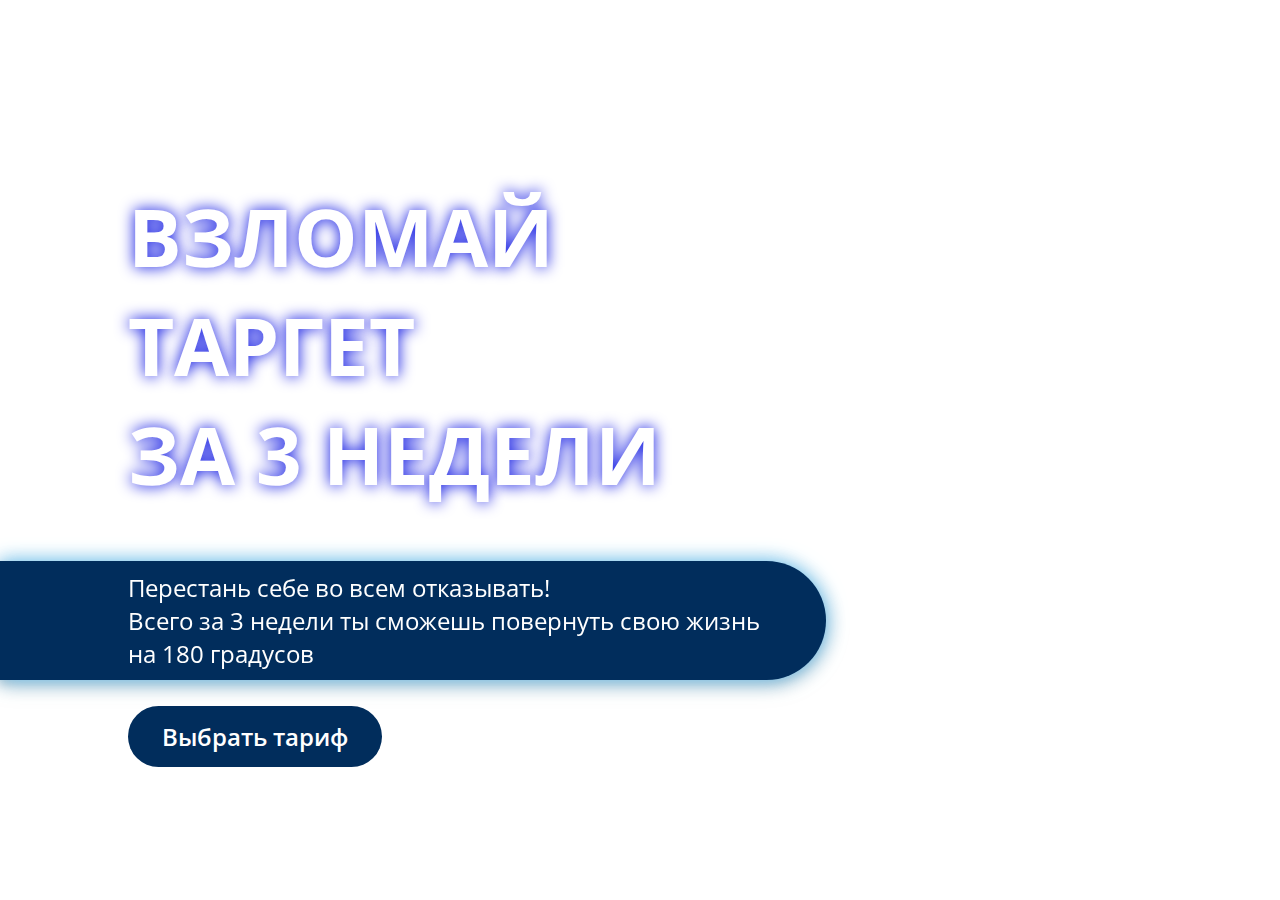
==== commit 3c507265: "submit" ====
--- a/index.html
+++ b/index.html
@@ -1,69 +1,247 @@
-<!DOCTYPE html>
-<html lang="en">
-
-<head>
-    <meta charset="UTF-8">
-    <meta name="viewport" content="width=device-width, initial-scale=1">
-    <title>_FFW_Agency_</title>
-    <!--css-->
-    <link rel="stylesheet" href="./css/reset.css">
-    <link rel="stylesheet" href="./css/style.css">
-    <link rel="stylesheet" href="./css/media.css">
-    <!--fonts-->
-    <link rel="preconnect" href="https://fonts.gstatic.com">
-    <link href="https://fonts.googleapis.com/css2?family=Montserrat:wght@300;400;500;600&display=swap" rel="stylesheet">
-</head>
-
-<body onload="ParseURL()">
-    <div class="content">
-        <section class="fonts">
-            <div class="fonts-head">
-                <div class="fonts-head-wrap">
-                    <h3 class="fonts-titles" id="selection-font-title">Please select one font</h3>
-                    <ul class="fonts-nav">
-                        <li class="fonts-nav-element" id="nava" onclick="colsw1()">MY FONTS</li>
-                        <li class="fonts-nav-element" id="navb" onclick="colsw2()">BUY FONTS</li>
-                    </ul>
-                </div>
-            </div>
-            <div class="fonts-content">
-                <div class="fonts-content-wrap" id="first">
-                    <div class="fonts-element">
-                        <a  onclick="changer_font_m()">
-                            <prever id="M">Merriweather</prever>
-                            <span class="fonts-element-but">M</span>
-                        </a>
-                        <li>
-                            <span>Merriweather<br /> project is led by <br />Sorkin Type</span>
-                        </li>
-                    </div>
-                    <div class="fonts-elements-group">
-                        <div class="fonts-element-g">
-                            <a  onclick="changer_font_r()">
-                                <prever id="R">Roboto</prever>
-                                <span>R</span>
-                            </a>
-                            <li>
-                                <span>Roboto doesn't<br /> compromise, allow-<br />ing letters</span>
-                            </li>
-                        </div>
-                        <div class="fonts-element-g">
-                            <a  onclick="changer_font_ns()">
-                                <prever id="NS">Noto Sans</prever>
-                                <span>NS</span>
-                            </a>
-                            <li>
-                                <span>Noto Sans covers<br />over 30 scripts</span>
-                            </li>
-                        </div>
-                    </div>
-                </div>
-                <div class="next-slide" id="last">
-                    <span id="lsprice">first choose your font</span>
-                </div>
-            </div>
-        </section>
-    </div>
-    <!--bottom js-->
-    <script src="./js/main.js"></script>
-</body></html>
+<!DOCTYPE html>
+<html>
+  <head>
+    <meta charset="UTF-8">
+    <title>Взорви Таргет сегодня</title>
+    <meta name="viewport" content="width=device-width, initial-scale=1">
+
+
+    <link rel="stylesheet" href="css/reset.css">
+    <link rel="stylesheet" href="css/style.css">
+    <!--css-->
+    <link rel="stylesheet" href="slider.css">
+    <link rel="stylesheet" href="css/reset.css">
+    <link rel="stylesheet" href="css/style.css">
+
+    <!--fonts-->
+    <link rel="preconnect" href="https://fonts.gstatic.com">
+    <link href="https://fonts.googleapis.com/css2?family=Open+Sans:wght@300;400;700&display=swap" rel="stylesheet">
+
+    <!--js-->
+    <script src="slider.js"></script>
+</head>
+
+<body>
+    <div class="slides">
+        <section class="hero full_screen" id="main">
+            <div class="hero-wrap">
+                <div class="hero-content">
+                    <h1>ВЗЛОМАЙ ТАРГЕТ<br />
+                        ЗА 3 НЕДЕЛИ</h1>
+                    <p>Перестань себе во всем отказывать!<br />
+                        Всего за 3 недели ты сможешь повернуть свою жизнь<br />
+                        на 180 градусов</p>
+                    <div class="hero-buttons">
+                        <a href="#!">Выбрать тариф</a>
+                        <a href="#!">Программа курса</a>
+                    </div>
+                </div>
+                <div class="hero-sx">
+                    <img src="img/sx_girl_hero.png" alt="Дарина">
+                </div>
+            </div>
+        </section>
+
+        <section class="info-box full_screen" id="info">
+            <div class="info-box-wrap">
+                <h2>КОМУ ПОДОЙДЕТ КУРС?</h2>
+                <div class="flex-box">
+                    <div class="flex-item">
+                        <i><img src="img/svg/sticker1.svg" alt="стикер"></i>
+                        <h3>НОВИЧКАМ</h3>
+                        <p>Если ты еще не имеешь никакого
+                            опыта в сфере таргета, то данный
+                            курс поможет тебе не только
+                            освоить новую профессию,
+                            но и зарабатывать на этом</p>
+                    </div>
+                    <div class="flex-item ">
+                        <i><img src="img/svg/sticker2.svg" alt="стикер"></i>
+                        <h3>БЛОГЕРАМ
+                            И ПРЕДПРИНИМАТЕЛЯМ</h3>
+                        <p>Если ты имеешь свой блог
+                            или бизнес, то этот курс - отличная
+                            возможность прокачать свой аккаунт
+                            и найти новых клиентов</p>
+                    </div>
+                    <div class="flex-item">
+                        <i><img src="img/svg/sticker3.svg" alt="стикер"></i>
+                        <h3>ПРОДВИНУТЫМ</h3>
+                        <p>Если ты уже имеешь опыт, то у тебя
+                            есть шанс увеличить не только
+                            багаж знаний, но и стоимость
+                            своих услуг, а вместе с этим
+                            и свой заработок</p>
+                    </div>
+                </div>
+            </div>
+        </section>
+        <section class="program full_screen" id="program">
+            <div class="program-wrap">
+                <h2>ПРОГРАММА КУРСА И РЕЗУЛЬТАТЫ</h2>
+                <div class="flex-box">
+                    <div class="flex-item">
+                        <i><img src="img/svg/sticker4.svg" alt="стикер"></i>
+                        <h3>АНАЛИЗ</h3>
+                        <p>Вы научитесь:</p>
+                        <ul>
+                            <li>Проводить анализ рынка и посадочной страницы</li>
+                            <li>Выявлять целевую аудиторию</li>
+                            <li>Сегментировать аудиторию</li>
+                            <li>Составлять портрет клиента</li>
+                            <li>Анализировать конкурентов</li>
+                            <li>Составлять воронку продаж</li>
+                            <li>Разрабатывать рекламную
+                                стратегию</li>
+                        </ul>
+                    </div>
+                    <div class="flex-item">
+                        <i><img src="img/svg/sticker5.svg" alt="стикер"></i>
+                        <h3>КРЕАТИВ</h3>
+                        <p>Вы научитесь:</p>
+                        <ul>
+                            <li>Составлять макеты и офферы под сегменты ЦА</li>
+                            <li>Создавать продающие тексты</li>
+                            <li>Делать трендовые макеты</li>
+                            <li>Пользоваться топовыми приложениями для создания макетов</li>
+                        </ul>
+                    </div>
+                    <div class="flex-item">
+                        <i><img src="img/svg/sticker6.svg" alt="стикер"></i>
+                        <h3>ТЕХНИКА</h3>
+                        <p>Вы научитесь:</p>
+                        <ul>
+                            <li>Пользоваться бизнес менеджером и ADS</li>
+                            <li>Запускать таргетированную рекламу</li>
+                            <li>Искать рабочие связки</li>
+                            <li>Настраивать пиксель</li>
+                            <li>Оптимизировать рекламную кампанию</li>
+                            <li>Получать ОГНЕННЫЕ результаты</li>
+                        </ul>
+                    </div>
+
+                </div>
+                <div class="inner-flex-box">
+                    <div class="inner-flex-box-wrap">
+                        <div class="inner-flex-item">
+                            <ul>
+                                <li>Введение: Знакомство со спикерами мотивация, проработка страхов</li>
+                                <li>Поиск первого бесплатного клиента</li>
+                                <li>Терминология, основы таргета</li>
+                                <li>Анализ ЦА</li>
+                                <li>Портрет клиента</li>
+                                <li>Боли клиента</li>
+                                <li>Анализ посадочной страницы</li>
+                            </ul>
+                        </div>
+
+                        <div class="inner-flex-item">
+                            <ul>
+                                <li>Анализ конкурентов</li>
+                                <li>Подготовка профиля к таргету</li>
+                                <li>Воронка продаж</li>
+                                <li>Составление офферов + фишки</li>
+                                <li>Создание продающих текстов</li>
+                                <li>Как сделать трендовые креативы</li>
+                                <li>Индивидуализация макетов</li>
+                                <li>Приложения для создания макетов</li>
+                            </ul>
+                        </div>
+
+                        <div class="inner-flex-item">
+                            <ul>
+                                <li>Составление рекламной стратегии</li>
+                                <li>Основы Facebook</li>
+                                <li>Как избежать блокировок</li>
+                                <li>Процесс запуска таргетированной рекламы</li>
+                                <li>Пиксель</li>
+                                <li>Оптимизация рекламной кампании</li>
+                            </ul>
+                        </div>
+                    </div>
+                    <span>+ бонусные уроки для тарифа “Я ХОЧУ”</span>
+                </div>
+            </div>
+        </section>
+        <section class="tarif full_screen" id="tarif">
+            <div class="tarif-wrap">
+                <h2>ТАРИФЫ</h2>
+                <div class="flex-box">
+                    <div class="flex-item">
+                        <i>
+                            <h2>1</h2>
+                        </i>
+                        <h3>Я САМ</h3>
+                        <ul>
+                            <li class="active">доступ ко всем урокам курса</li>
+                            <li>доступ к чату с участниками</li>
+                            <li>1 мастер-майнд </li>
+                            <li>помощь в ведении первого клиента</li>
+                            <li>доступ к сессии вопрос-ответ</li>
+                            <li>доступ к розыгрышу менторства от топовых специалистов</li>
+                            <li>доступ к розыгрышу первого клиента</li>
+                            <li>сертификат по окончанию курса</li>
+                        </ul>
+                        <div class="price_label">
+                            <span>2 390 ₽</span>
+                            <div class="inner_price_label">
+                                <span>1 190 ₽</span>
+                                <a href="#!">КУПИТЬ</a>
+                            </div>
+                        </div>
+                    </div>
+                    <div class="flex-item">
+                        <i>
+                            <h2>2</h2>
+                        </i>
+                        <h3>Я МОГУ</h3>
+                        <ul>
+                            <li>доступ ко всем урокам курса</li>
+                            <li>доступ к чату с участниками</li>
+                            <li>доступ к сессии вопрос-ответ</li>
+                            <li>1 мастер-майнд </li>
+                            <li>помощь в ведении первого клиента</li>
+                            <li>доступ к розыгрышу менторства от топовых специалистов</li>
+                            <li>доступ к розыгрышу первого клиента</li>
+                            <li>сертификат по окончанию курса</li>
+                        </ul>
+                        <div class="price_label">
+                            <span>3 990 ₽</span>
+                            <div class="inner_price_label">
+                                <span>1 990 ₽</span>
+                                <a href="#!">КУПИТЬ</a>
+                            </div>
+                        </div>
+                    </div>
+                    <div class="flex-item">
+                        <i>
+                            <h2>3</h2>
+                        </i>
+                        <h3>Я ХОЧУ</h3>
+                        <ul>
+                            <li>доступ ко всем урокам курса</li>
+                            <li>доступ к чату с участниками</li>
+                            <li>доступ к сессии вопрос-ответ</li>
+                            <li>1 мастер-майнд </li>
+                            <li>помощь в ведении первого клиента</li>
+                            <li>доступ к розыгрышу менторства от топовых специалистов</li>
+                            <li>доступ к розыгрышу первого клиента</li>
+                            <li>сертификат по окончанию курса</li>
+                        </ul>
+                        <div class="price_label">
+                            <span>5 790 ₽</span>
+                            <div class="inner_price_label">
+                                <span>3 990 ₽</span>
+                                <a href="#!">КУПИТЬ</a>
+                            </div>
+                        </div>
+                    </div>
+                </div>
+            </div>
+        </section>
+    </div>
+
+    <script>
+        var mySlider = slider('.slides');
+    </script>
+</body></html>
--- a/css/style.css
+++ b/css/style.css
@@ -1,300 +1,468 @@
-body {
-    font-weight: 500;
-    background-color: #ffffff;
-}
-
-prever {
-    display: none;
-}
-
-#selection-font {
-    font-weight: bolder;
-    color: black;
-    padding: 5px 20px;
+/*global*/
+h1,h2,h3,h4,h5,span,p,li{
     cursor: default;
+}
+img { pointer-events: none; }
+h1 {
+    font-family: Open Sans;
+    font-style: normal;
+    font-weight: bold;
+    font-size: 80px;
+    line-height: 109px;
+    text-shadow: 0 0 15px #0009E0;
+    color: #FFFFFF;
+}
+
+h2 {
+    font-family: Open Sans;
+    font-style: normal;
+    font-weight: bold;
+    font-size: 48px;
+    line-height: 65px;
+    text-align: center;
+    text-shadow: 0 0 15px #0009E0;
+    color: #FFFFFF;
+}
+
+h3 {
+    font-family: Open Sans;
+    font-style: normal;
+    font-weight: bold;
+    font-size: 21px;
+    line-height: 29px;
+    text-align: center;
+    color: #FFFFFF;
+    margin-bottom: 20px;
+}
+
+ul {
+    display: flex;
+    flex-direction: column;
+    justify-content: space-between;
+    height: 100%;
+}
+
+li {
+    font-family: Open Sans;
+    font-style: normal;
+    font-weight: normal;
+    font-size: 14px;
+    line-height: 19px;
+    color: #FFFFFF;
+    text-shadow: 0 0 10px #69CAFF;
+    padding: 2px 0;
+    list-style-type: disc;
+}
+
+.flex-box {
+    width: 100%;
+    display: flex;
+    justify-content: space-around;
+    align-items: center;
+}
+
+.flex-item {
+    width: calc(25% - 60px);
+    height: 30vh;
+    background: #012D5C;
+    border-radius: 15px;
+    box-shadow: 0 0 20px #69CAFF;
     transition: 0.5s;
-    background-color: black;
+    display: flex;
+    justify-content: center;
+    align-items: center;
+    flex-direction: column;
+    position: relative;
+    padding: 0 30px;
+}
+
+.flex-item:hover {
+    box-shadow: 0 0 40px #69CAFF;
+    transform: translateY(-20px);
+}
+
+.flex-item i {
+    position: absolute;
+    top: -10vh;
+}
+
+.flex-item p {
+    font-family: Open Sans;
+    font-style: normal;
+    font-weight: normal;
+    font-size: 14px;
+    line-height: 19px;
+    text-align: center;
+    color: #FFFFFF;
+}
+
+.inner-flex-box {
+    width: 80%;
+    background: #012D5C;
+    border-radius: 15px;
+    padding: 10px 30px;
+    box-shadow: 0 0 20px #69CAFF;
+    z-index: 2;
+}
+
+.inner-flex-box-wrap {
+    display: flex;
+    justify-content: space-around;
+    align-items: stretch;
+    flex-wrap: wrap;
+}
+
+.inner-flex-item {
+    width: 25%;
+}
+
+.full_screen {
+    height: 100vh !important;
+}
+
+/*global_end*/
+
+/*hero*/
+
+.hero {
+    background-image: url(../img/hero.jpg);
+    padding: 100px 0 120px 10vw;
+    overflow: hidden;
+    background-size: cover;
+    height: calc(100vh - 220px);
+}
+
+.hero-wrap {
+    width: 100%;
+    max-width: 1400px;
+    display: flex;
+    justify-content: center;
+    align-items: center;
+    height: calc(100vh - 220px);
+}
+
+.hero-content {
+    width: 60%;
+    padding: 20px 0;
+}
+
+.hero p {
+    font-family: Open Sans;
+    font-style: normal;
+    font-weight: normal;
+    font-size: 24px;
+    line-height: 33px;
+    color: #FFFFFF;
+    filter: drop-shadow(0px 4px 4px rgba(0, 0, 0, 0.25));
+    background: #012D5C;
+    border-radius: 0 100px 100px 0;
+    margin-left: -10vw;
+    width: 100%;
+    margin-bottom: 40px;
+    padding: 10px 0 10px 10vw;
+    box-shadow: 0 0 20px #69CAFF;
+}
+
+.hero-buttons a {
+    font-family: Open Sans;
+    font-style: normal;
+    font-weight: 600;
+    font-size: 24px;
+    line-height: 33px;
+    color: #FFFFFF;
+    padding: 14px 34px;
+    text-decoration: none;
+    position: relative;
+}
+
+.hero-buttons a:first-child {
+    margin-right: 20px;
+    background: #012D5C;
+    border-radius: 100px;
+
+}
+
+.hero-buttons a:last-child:after {
+    content: '';
+    position: absolute;
+    width: 80%;
+    height: 1px;
+    background: #fff;
+    bottom: 10%;
+    margin: 0 auto;
+    left: 0;
+    right: 0;
+    transition: 0.5s;
+}
+
+.hero-buttons a:last-child:hover:after {
+    width: 90%;
+}
+
+.hero-sx {
+    width: 50%;
+    z-index: 2;
+    height: calc(100% + 220px);
+    right: 0;
+    position: relative;
+
+}
+
+.hero-sx img {
+    height: 100%;
+    position: absolute;
+    right: -10vw;
+    bottom: -40px;
+
+}
+
+/*hero_end*/
+
+
+/* info-box */
+
+.info-box {
+    padding: 100px 0;
+    overflow: hidden;
+    position: relative;
+    background-image: url(../img/info-box.jpg);
+    background-size: cover;
+}
+
+.info-box-wrap {
+    width: 100%;
+    height: 100%;
+    max-width: 1400px;
+    margin: 0 auto;
+    display: flex;
+    justify-content: space-around;
+    align-items: center;
+    flex-direction: column;
+    height: calc(100vh - 200px);
+
+}
+
+/* info-box_end */
+
+.info-box:hover .info-box-wrap {}
+
+/* program */
+
+.program {
+    padding: 25px 0;
+    overflow: hidden;
+    position: relative;
+}
+
+.program:before {
+    content: '';
+    width: 100%;
+    height: 100%;
+    position: absolute;
+    left: 0;
+    right: 0;
+    bottom: 0;
+    top: 0;
+    background-image: url(../img/info-box.jpg);
+    background-size: cover;
+    transform: rotate(-180deg);
+}
+
+.program-wrap {
+    width: 100%;
+    height: 100%;
+    max-width: 1400px;
+    margin: 0 auto;
+    display: flex;
+    justify-content: space-around;
+    align-items: center;
+    flex-direction: column;
+
+}
+
+.program-wrap p {
+    font-family: Open Sans;
+    font-style: normal;
+    font-weight: normal;
+    font-size: 14px;
+    line-height: 19px;
+    text-shadow: 0 0 10px #69CAFF;
+    color: #FFFFFF;
+    text-align: left;
+    width: 100%;
+}
+
+.program-wrap ul {
+    margin-left: 10%;
+    height: auto;
+}
+
+.program-wrap .flex-item {
+    height: 30vh;
+    padding: 50px 30px;
+}
+
+.program-wrap h2 {
+    margin-bottom: 50px;
+    z-index: 2;
+}
+
+.program-wrap span {
+    font-family: Open Sans;
+    font-style: normal;
+    font-weight: normal;
+    font-size: 14px;
+    line-height: 19px;
+    text-align: center;
+    color: #CBCBCB;
+    display: flex;
+    align-items: center;
+    justify-content: center;
+    width: 100%;
+    text-shadow: 0 0 10px #69CAFF;
+    margin: 10px 0 0 0;
+}
+
+/*program_end*/
+
+
+/*tarif*/
+
+.tarif {
+    padding: 100px 0;
+    overflow: hidden;
+    position: relative;
+    background-image: url(../img/info-box.jpg);
+    background-size: cover;
+    height: 100vh;
+    display: flex;
+    align-items: flex-end;
+}
+
+.tarif-wrap {
+    width: 100%;
+    min-height: calc(100vh - 200px);
+    max-width: 1400px;
+    margin: 0 auto;
+    display: flex;
+    justify-content: space-between;
+    align-items: center;
+    flex-direction: column;
+}
+
+.tarif i {
+    border-radius: 100px;
+    background: #012D5C;
+    padding: 20px 40px;
+    display: flex;
+    justify-content: center;
+    align-items: center;
+    top: -6vh;
+    box-shadow: 0 0 20px #69CAFF;
+    transition: 0.5s;
+}
+
+.tarif .flex-item:hover i {
+    transform: translateY(-20px) scale(1.1);
+    box-shadow: 0 0 0px 5px #69CAFF;
+}
+
+.tarif .flex-item {
+    height: auto;
+}
+.tarif h3 {
+    margin-top: 10vh;
+}
+.tarif .flex-box{
+    margin-top: 12vh;
+}
+.tarif ul {
+    margin-bottom: 150px;
+    margin-top: 30px;
+    padding: 0 0 0 18px;
+}
+
+.tarif li {
+    text-shadow: none;
+}
+
+.tarif .flex-item:first-child li {
+    color: gray;
+}
+
+.tarif .flex-item:first-child li.active {
     color: #fff;
-    position: relative;
-}
-
-#selection-font:hover {
-    opacity: 0.7;
-}
-
-#selection-font a {
-    cursor: pointer;
-    font-size: 15px;
+}
+
+.price_label {
+    display: flex;
+    flex-direction: column;
+    justify-content: center;
+    align-items: center;
+    margin-bottom: -5vh;
+    width: 80%;
+    transition: 0.5s;
+}
+
+.price_label > span {
+    font-family: Open Sans;
+    font-style: normal;
+    font-weight: normal;
+    font-size: 18px;
+    line-height: 25px;
+    text-align: center;
+    text-decoration-line: line-through;
+    color: #989898;
+    background: #fff;
+    padding: 10px 20px;
+    border-radius: 100px;
+    box-shadow: 0 0 20px #69CAFF;
+    margin-bottom: -10px;
+}
+
+.inner_price_label {
+    background: #FFFFFF;
+    border-radius: 15px;
+    width: 100%;
+    box-shadow: 0 0 20px #69CAFF;
+    display: flex;
+    justify-content: center;
+    align-items: center;
+    flex-direction: column;
+    padding: 20px 0;
+}
+
+.inner_price_label span {
+    font-family: Open Sans;
+    font-style: normal;
     font-weight: bold;
-    padding: 5px;
-    transition: 0.5s;
-    position: absolute;
-    right: 0;
-    top: 0;
-}
-
-.fonts-titles {
-    display: flex;
-    flex-wrap: wrap;
-    align-items: center;
-}
-
-#selection-font a:hover {
-    color: red;
-}
-
-a {
-    text-decoration: none;
-    color: rgba(255, 255, 255, 0.38);
-    cursor: grab;
-}
-
-a:active {
-    cursor: grabbing;
-}
-
-.content {
-    margin-top: 10%;
-    display: flex;
-    justify-content: center;
-    /*w65%*/
-    align-items: center;
-    font-family: 'Montserrat';
-}
-
-.fonts {
-    width: 70%;
-    display: flex;
-    justify-content: center;
-    align-items: center;
-    flex-direction: column;
-}
-
-.fonts-head {
-    display: flex;
-    justify-content: center;
-    align-items: center;
-    width: 100%;
-    margin-bottom: 45px;
-
-}
-
-.fonts-head-wrap {
-    display: flex;
-    justify-content: space-between;
-    align-items: flex-end;
-    flex-wrap: wrap;
-    width: 100%;
-    padding: 0 27px;
-}
-
-.fonts-head h3 {
-    font-size: 40px;
-}
-
-.fonts-head ul {
-    display: flex;
-    justify-content: space-between;
-    align-items: flex-end;
-
-}
-
-.fonts-head ul li {
-    color: #bfccdf;
-    transition: 0.3s;
-    cursor: pointer;
-    font-size: 2vh;
-    margin: 0 5px;
-}
-
-.fonts-head ul li:first-child {
-    color: #ff5306;
-    box-shadow: 2px 2px 0, -2px 2px 0, -2px -2px 0, 2px -2px 0;
-}
-
-.fonts-head ul li:hover {
-    color: #ff5306;
-    box-shadow: 2px 2px 0, -2px 2px 0, -2px -2px 0, 2px -2px 0 !important;
-}
-
-.fonts-content {
-    width: 100%;
-    display: flex;
-    justify-content: center;
-    align-items: center;
-    border: 2px solid #c2cadf;
-    border-radius: 6px;
-    position: relative;
-}
-
-.fonts-content-wrap {
-    width: 100%;
-    display: flex;
-    flex-wrap: wrap;
-    justify-content: space-between;
-    align-items: stretch;
-    padding: 5% 5%;
-}
-
-.fonts-element {
-    display: flex;
-    justify-content: space-between;
-    align-items: flex-start;
-    flex-direction: column;
-    font-size: 30px;
-    min-height: 385px;
-}
-
-.fonts-element a {
-    border: 2px solid black;
-    border-radius: 32px;
-    transition: 0.5s;
-    font-size: 5.7vh;
-    font-weight: bold;
-    width: 17vh;
-    height: 17vh;
-    padding: 30px;
-    background-color: #00a751;
-    box-shadow: 0 0 0 6px #fff inset;
-}
-
-.fonts-element-but {
-    width: 100%;
-    height: 100%;
-    display: flex;
-    justify-content: flex-start;
-    align-items: flex-end;
-}
-
-.fonts-element a:hover {
-    color: white;
-    box-shadow: 0 0 0 4px black inset, 0 0 22px black;
-}
-
-.fonts-element li {
-    color: #9aa2b5;
-    font-size: 40px;
-}
-
-.fonts-element li span {
-    color: black;
-    font-size: 36px;
-    display: inline-table;
-    margin-left: -20px;
-}
-
-.fonts-elements-group {
-    display: flex;
-    flex-direction: column;
-    justify-content: space-between;
-    width: 50%;
-}
-
-.fonts-element-g {
-    display: flex;
-    align-items: center;
-    flex-wrap: wrap;
-}
-.fonts-element-g:first-child{
-    margin-bottom: 10%;
-}
-.fonts-element-g a {
-    width: 12vh;
-    height: 12vh;
-    background-color: #006dfe;
-    border: 2px solid black;
-    box-shadow: 0 0 0 6px #fff inset;
-    border-radius: 30px;
-    padding: 2vh;
-    display: flex;
-    transition: 0.5s;
-    margin-right: 6%;
-}
-
-.fonts-element-g:first-child a {
-    background-color: #fe80c3;
-}
-
-.fonts-element-g li {
-    color: #9aa2b5;
     font-size: 30px;
     line-height: 41px;
-}
-
-.fonts-element-g li span {
-    display: inline-table;
-    color: #929397;
-    margin-left: -20px;
-    font-size: 26px;
-}
-
-.fonts-element-g a span {
-    width: 100%;
-    height: 100%;
-    display: flex;
-    justify-content: flex-start;
-    align-items: flex-end;
-    transition: 0.2s;
-    font-size: 4vh;
-
-}
-
-.fonts-element-g a:hover {
-    color: #fff;
-    box-shadow: 0 0 0 4px black inset, 0 0 22px black;
-}
-
-.fonts-element-g:last-child li span {
-    color: black !important;
-}
-
-.fonts-element-g:last-child li {
-    color: #99a2b3;
-}
-
-.fonts-element-g:first-child li {
-    color: #ccd0d9;
-}
-
-.next-slide {
-    position: absolute;
-    width: 100%;
-    height: 100%;
-    display: flex;
-    justify-content: center;
-    align-items: center;
-    opacity: 0;
-    visibility: hidden;
-}
-
-#first,
-#last {
+    text-align: center;
+    color: #8871B2;
+    text-shadow: 0px 4px 4px rgba(0, 0, 0, 0.25);
+}
+
+.inner_price_label a {
+    background: #8871B2;
+    border-radius: 15px;
+    font-family: Open Sans;
+    font-style: normal;
+    font-weight: bold;
+    font-size: 20px;
+    line-height: 27px;
+    text-align: center;
+    color: #FFFFFF;
+    text-decoration: none;
+    padding: 10px 20px;
     transition: 0.5s;
-    min-height: 385px;
-}
-
-#lsprice {
-    font-size: 40px !important;
-    font-weight: bold;
-    display: flex;
-    justify-content: space-around;
-    flex-direction: column;
-    align-items: center;
-    height: 50%;
-}
-
-#lsprice a {
-    margin-top: 20%;
-    background-color: #009a00;
-    border-radius: 10px;
-    padding: 10px 40px;
-    cursor: pointer;
-    transition: 0.5s;
-    border: 4px solid black;
-}
-
-#lsprice a:hover {
-    color: white;
-    background-color: black;
-    box-shadow: 0 0 0 2px #fff inset;
-}
+}
+.flex-item:hover .price_label{
+    transform: translateY(20px);
+}
+.price_label a:hover{
+    background: transparent;
+    color: #8871B2;
+    box-shadow: 0 0 0 2px inset #8871B2;
+}
+/*tarif_end*/
--- a/slider.css
+++ b/slider.css
@@ -0,0 +1,55 @@
+body,
+html {
+  height: 100%;
+}
+
+body.slider__body {
+  margin: 0;
+  padding: 0;
+  overflow: hidden;
+}
+
+.slider__container {
+  position: fixed;
+  display: block;
+  height: 100%;
+  width: 100%;
+  margin: 0;
+  padding: 0;
+  -webkit-transform: translate3d(0, 0, 0);
+  transform: translate3d(0, 0, 0);
+  -webkit-transition: -webkit-transform 500ms ease-in-out;
+  transition: -webkit-transform 500ms ease-in-out;
+  -o-transition: transform 500ms ease-in-out;
+  transition: transform 500ms ease-in-out;
+}
+
+.slider__page {
+  position: relative;
+  width: 100%;
+  height: 100%;
+}
+
+.slider__indicators {
+  position: fixed;
+  right: 18px;
+  top: 50%;
+  z-index: 2;
+  margin: 0;
+  padding: 0;
+  -webkit-transform: translateY(-50%);
+  -ms-transform: translateY(-50%);
+  transform: translateY(-50%);
+}
+.slider__indicator {
+  display: block;
+  width: 10px;
+  height: 10px;
+  margin: 10px 0;
+  border-radius: 100px;
+  background-color: #fff;
+  cursor: default;
+}
+.slider__indicator--active {
+  opacity: 0.3;
+}
--- a/css/style.css
+++ b/css/style.css
@@ -1,300 +1,468 @@
-body {
-    font-weight: 500;
-    background-color: #ffffff;
-}
-
-prever {
-    display: none;
-}
-
-#selection-font {
-    font-weight: bolder;
-    color: black;
-    padding: 5px 20px;
+/*global*/
+h1,h2,h3,h4,h5,span,p,li{
     cursor: default;
+}
+img { pointer-events: none; }
+h1 {
+    font-family: Open Sans;
+    font-style: normal;
+    font-weight: bold;
+    font-size: 80px;
+    line-height: 109px;
+    text-shadow: 0 0 15px #0009E0;
+    color: #FFFFFF;
+}
+
+h2 {
+    font-family: Open Sans;
+    font-style: normal;
+    font-weight: bold;
+    font-size: 48px;
+    line-height: 65px;
+    text-align: center;
+    text-shadow: 0 0 15px #0009E0;
+    color: #FFFFFF;
+}
+
+h3 {
+    font-family: Open Sans;
+    font-style: normal;
+    font-weight: bold;
+    font-size: 21px;
+    line-height: 29px;
+    text-align: center;
+    color: #FFFFFF;
+    margin-bottom: 20px;
+}
+
+ul {
+    display: flex;
+    flex-direction: column;
+    justify-content: space-between;
+    height: 100%;
+}
+
+li {
+    font-family: Open Sans;
+    font-style: normal;
+    font-weight: normal;
+    font-size: 14px;
+    line-height: 19px;
+    color: #FFFFFF;
+    text-shadow: 0 0 10px #69CAFF;
+    padding: 2px 0;
+    list-style-type: disc;
+}
+
+.flex-box {
+    width: 100%;
+    display: flex;
+    justify-content: space-around;
+    align-items: center;
+}
+
+.flex-item {
+    width: calc(25% - 60px);
+    height: 30vh;
+    background: #012D5C;
+    border-radius: 15px;
+    box-shadow: 0 0 20px #69CAFF;
     transition: 0.5s;
-    background-color: black;
+    display: flex;
+    justify-content: center;
+    align-items: center;
+    flex-direction: column;
+    position: relative;
+    padding: 0 30px;
+}
+
+.flex-item:hover {
+    box-shadow: 0 0 40px #69CAFF;
+    transform: translateY(-20px);
+}
+
+.flex-item i {
+    position: absolute;
+    top: -10vh;
+}
+
+.flex-item p {
+    font-family: Open Sans;
+    font-style: normal;
+    font-weight: normal;
+    font-size: 14px;
+    line-height: 19px;
+    text-align: center;
+    color: #FFFFFF;
+}
+
+.inner-flex-box {
+    width: 80%;
+    background: #012D5C;
+    border-radius: 15px;
+    padding: 10px 30px;
+    box-shadow: 0 0 20px #69CAFF;
+    z-index: 2;
+}
+
+.inner-flex-box-wrap {
+    display: flex;
+    justify-content: space-around;
+    align-items: stretch;
+    flex-wrap: wrap;
+}
+
+.inner-flex-item {
+    width: 25%;
+}
+
+.full_screen {
+    height: 100vh !important;
+}
+
+/*global_end*/
+
+/*hero*/
+
+.hero {
+    background-image: url(../img/hero.jpg);
+    padding: 100px 0 120px 10vw;
+    overflow: hidden;
+    background-size: cover;
+    height: calc(100vh - 220px);
+}
+
+.hero-wrap {
+    width: 100%;
+    max-width: 1400px;
+    display: flex;
+    justify-content: center;
+    align-items: center;
+    height: calc(100vh - 220px);
+}
+
+.hero-content {
+    width: 60%;
+    padding: 20px 0;
+}
+
+.hero p {
+    font-family: Open Sans;
+    font-style: normal;
+    font-weight: normal;
+    font-size: 24px;
+    line-height: 33px;
+    color: #FFFFFF;
+    filter: drop-shadow(0px 4px 4px rgba(0, 0, 0, 0.25));
+    background: #012D5C;
+    border-radius: 0 100px 100px 0;
+    margin-left: -10vw;
+    width: 100%;
+    margin-bottom: 40px;
+    padding: 10px 0 10px 10vw;
+    box-shadow: 0 0 20px #69CAFF;
+}
+
+.hero-buttons a {
+    font-family: Open Sans;
+    font-style: normal;
+    font-weight: 600;
+    font-size: 24px;
+    line-height: 33px;
+    color: #FFFFFF;
+    padding: 14px 34px;
+    text-decoration: none;
+    position: relative;
+}
+
+.hero-buttons a:first-child {
+    margin-right: 20px;
+    background: #012D5C;
+    border-radius: 100px;
+
+}
+
+.hero-buttons a:last-child:after {
+    content: '';
+    position: absolute;
+    width: 80%;
+    height: 1px;
+    background: #fff;
+    bottom: 10%;
+    margin: 0 auto;
+    left: 0;
+    right: 0;
+    transition: 0.5s;
+}
+
+.hero-buttons a:last-child:hover:after {
+    width: 90%;
+}
+
+.hero-sx {
+    width: 50%;
+    z-index: 2;
+    height: calc(100% + 220px);
+    right: 0;
+    position: relative;
+
+}
+
+.hero-sx img {
+    height: 100%;
+    position: absolute;
+    right: -10vw;
+    bottom: -40px;
+
+}
+
+/*hero_end*/
+
+
+/* info-box */
+
+.info-box {
+    padding: 100px 0;
+    overflow: hidden;
+    position: relative;
+    background-image: url(../img/info-box.jpg);
+    background-size: cover;
+}
+
+.info-box-wrap {
+    width: 100%;
+    height: 100%;
+    max-width: 1400px;
+    margin: 0 auto;
+    display: flex;
+    justify-content: space-around;
+    align-items: center;
+    flex-direction: column;
+    height: calc(100vh - 200px);
+
+}
+
+/* info-box_end */
+
+.info-box:hover .info-box-wrap {}
+
+/* program */
+
+.program {
+    padding: 25px 0;
+    overflow: hidden;
+    position: relative;
+}
+
+.program:before {
+    content: '';
+    width: 100%;
+    height: 100%;
+    position: absolute;
+    left: 0;
+    right: 0;
+    bottom: 0;
+    top: 0;
+    background-image: url(../img/info-box.jpg);
+    background-size: cover;
+    transform: rotate(-180deg);
+}
+
+.program-wrap {
+    width: 100%;
+    height: 100%;
+    max-width: 1400px;
+    margin: 0 auto;
+    display: flex;
+    justify-content: space-around;
+    align-items: center;
+    flex-direction: column;
+
+}
+
+.program-wrap p {
+    font-family: Open Sans;
+    font-style: normal;
+    font-weight: normal;
+    font-size: 14px;
+    line-height: 19px;
+    text-shadow: 0 0 10px #69CAFF;
+    color: #FFFFFF;
+    text-align: left;
+    width: 100%;
+}
+
+.program-wrap ul {
+    margin-left: 10%;
+    height: auto;
+}
+
+.program-wrap .flex-item {
+    height: 30vh;
+    padding: 50px 30px;
+}
+
+.program-wrap h2 {
+    margin-bottom: 50px;
+    z-index: 2;
+}
+
+.program-wrap span {
+    font-family: Open Sans;
+    font-style: normal;
+    font-weight: normal;
+    font-size: 14px;
+    line-height: 19px;
+    text-align: center;
+    color: #CBCBCB;
+    display: flex;
+    align-items: center;
+    justify-content: center;
+    width: 100%;
+    text-shadow: 0 0 10px #69CAFF;
+    margin: 10px 0 0 0;
+}
+
+/*program_end*/
+
+
+/*tarif*/
+
+.tarif {
+    padding: 100px 0;
+    overflow: hidden;
+    position: relative;
+    background-image: url(../img/info-box.jpg);
+    background-size: cover;
+    height: 100vh;
+    display: flex;
+    align-items: flex-end;
+}
+
+.tarif-wrap {
+    width: 100%;
+    min-height: calc(100vh - 200px);
+    max-width: 1400px;
+    margin: 0 auto;
+    display: flex;
+    justify-content: space-between;
+    align-items: center;
+    flex-direction: column;
+}
+
+.tarif i {
+    border-radius: 100px;
+    background: #012D5C;
+    padding: 20px 40px;
+    display: flex;
+    justify-content: center;
+    align-items: center;
+    top: -6vh;
+    box-shadow: 0 0 20px #69CAFF;
+    transition: 0.5s;
+}
+
+.tarif .flex-item:hover i {
+    transform: translateY(-20px) scale(1.1);
+    box-shadow: 0 0 0px 5px #69CAFF;
+}
+
+.tarif .flex-item {
+    height: auto;
+}
+.tarif h3 {
+    margin-top: 10vh;
+}
+.tarif .flex-box{
+    margin-top: 12vh;
+}
+.tarif ul {
+    margin-bottom: 150px;
+    margin-top: 30px;
+    padding: 0 0 0 18px;
+}
+
+.tarif li {
+    text-shadow: none;
+}
+
+.tarif .flex-item:first-child li {
+    color: gray;
+}
+
+.tarif .flex-item:first-child li.active {
     color: #fff;
-    position: relative;
-}
-
-#selection-font:hover {
-    opacity: 0.7;
-}
-
-#selection-font a {
-    cursor: pointer;
-    font-size: 15px;
+}
+
+.price_label {
+    display: flex;
+    flex-direction: column;
+    justify-content: center;
+    align-items: center;
+    margin-bottom: -5vh;
+    width: 80%;
+    transition: 0.5s;
+}
+
+.price_label > span {
+    font-family: Open Sans;
+    font-style: normal;
+    font-weight: normal;
+    font-size: 18px;
+    line-height: 25px;
+    text-align: center;
+    text-decoration-line: line-through;
+    color: #989898;
+    background: #fff;
+    padding: 10px 20px;
+    border-radius: 100px;
+    box-shadow: 0 0 20px #69CAFF;
+    margin-bottom: -10px;
+}
+
+.inner_price_label {
+    background: #FFFFFF;
+    border-radius: 15px;
+    width: 100%;
+    box-shadow: 0 0 20px #69CAFF;
+    display: flex;
+    justify-content: center;
+    align-items: center;
+    flex-direction: column;
+    padding: 20px 0;
+}
+
+.inner_price_label span {
+    font-family: Open Sans;
+    font-style: normal;
     font-weight: bold;
-    padding: 5px;
-    transition: 0.5s;
-    position: absolute;
-    right: 0;
-    top: 0;
-}
-
-.fonts-titles {
-    display: flex;
-    flex-wrap: wrap;
-    align-items: center;
-}
-
-#selection-font a:hover {
-    color: red;
-}
-
-a {
-    text-decoration: none;
-    color: rgba(255, 255, 255, 0.38);
-    cursor: grab;
-}
-
-a:active {
-    cursor: grabbing;
-}
-
-.content {
-    margin-top: 10%;
-    display: flex;
-    justify-content: center;
-    /*w65%*/
-    align-items: center;
-    font-family: 'Montserrat';
-}
-
-.fonts {
-    width: 70%;
-    display: flex;
-    justify-content: center;
-    align-items: center;
-    flex-direction: column;
-}
-
-.fonts-head {
-    display: flex;
-    justify-content: center;
-    align-items: center;
-    width: 100%;
-    margin-bottom: 45px;
-
-}
-
-.fonts-head-wrap {
-    display: flex;
-    justify-content: space-between;
-    align-items: flex-end;
-    flex-wrap: wrap;
-    width: 100%;
-    padding: 0 27px;
-}
-
-.fonts-head h3 {
-    font-size: 40px;
-}
-
-.fonts-head ul {
-    display: flex;
-    justify-content: space-between;
-    align-items: flex-end;
-
-}
-
-.fonts-head ul li {
-    color: #bfccdf;
-    transition: 0.3s;
-    cursor: pointer;
-    font-size: 2vh;
-    margin: 0 5px;
-}
-
-.fonts-head ul li:first-child {
-    color: #ff5306;
-    box-shadow: 2px 2px 0, -2px 2px 0, -2px -2px 0, 2px -2px 0;
-}
-
-.fonts-head ul li:hover {
-    color: #ff5306;
-    box-shadow: 2px 2px 0, -2px 2px 0, -2px -2px 0, 2px -2px 0 !important;
-}
-
-.fonts-content {
-    width: 100%;
-    display: flex;
-    justify-content: center;
-    align-items: center;
-    border: 2px solid #c2cadf;
-    border-radius: 6px;
-    position: relative;
-}
-
-.fonts-content-wrap {
-    width: 100%;
-    display: flex;
-    flex-wrap: wrap;
-    justify-content: space-between;
-    align-items: stretch;
-    padding: 5% 5%;
-}
-
-.fonts-element {
-    display: flex;
-    justify-content: space-between;
-    align-items: flex-start;
-    flex-direction: column;
-    font-size: 30px;
-    min-height: 385px;
-}
-
-.fonts-element a {
-    border: 2px solid black;
-    border-radius: 32px;
-    transition: 0.5s;
-    font-size: 5.7vh;
-    font-weight: bold;
-    width: 17vh;
-    height: 17vh;
-    padding: 30px;
-    background-color: #00a751;
-    box-shadow: 0 0 0 6px #fff inset;
-}
-
-.fonts-element-but {
-    width: 100%;
-    height: 100%;
-    display: flex;
-    justify-content: flex-start;
-    align-items: flex-end;
-}
-
-.fonts-element a:hover {
-    color: white;
-    box-shadow: 0 0 0 4px black inset, 0 0 22px black;
-}
-
-.fonts-element li {
-    color: #9aa2b5;
-    font-size: 40px;
-}
-
-.fonts-element li span {
-    color: black;
-    font-size: 36px;
-    display: inline-table;
-    margin-left: -20px;
-}
-
-.fonts-elements-group {
-    display: flex;
-    flex-direction: column;
-    justify-content: space-between;
-    width: 50%;
-}
-
-.fonts-element-g {
-    display: flex;
-    align-items: center;
-    flex-wrap: wrap;
-}
-.fonts-element-g:first-child{
-    margin-bottom: 10%;
-}
-.fonts-element-g a {
-    width: 12vh;
-    height: 12vh;
-    background-color: #006dfe;
-    border: 2px solid black;
-    box-shadow: 0 0 0 6px #fff inset;
-    border-radius: 30px;
-    padding: 2vh;
-    display: flex;
-    transition: 0.5s;
-    margin-right: 6%;
-}
-
-.fonts-element-g:first-child a {
-    background-color: #fe80c3;
-}
-
-.fonts-element-g li {
-    color: #9aa2b5;
     font-size: 30px;
     line-height: 41px;
-}
-
-.fonts-element-g li span {
-    display: inline-table;
-    color: #929397;
-    margin-left: -20px;
-    font-size: 26px;
-}
-
-.fonts-element-g a span {
-    width: 100%;
-    height: 100%;
-    display: flex;
-    justify-content: flex-start;
-    align-items: flex-end;
-    transition: 0.2s;
-    font-size: 4vh;
-
-}
-
-.fonts-element-g a:hover {
-    color: #fff;
-    box-shadow: 0 0 0 4px black inset, 0 0 22px black;
-}
-
-.fonts-element-g:last-child li span {
-    color: black !important;
-}
-
-.fonts-element-g:last-child li {
-    color: #99a2b3;
-}
-
-.fonts-element-g:first-child li {
-    color: #ccd0d9;
-}
-
-.next-slide {
-    position: absolute;
-    width: 100%;
-    height: 100%;
-    display: flex;
-    justify-content: center;
-    align-items: center;
-    opacity: 0;
-    visibility: hidden;
-}
-
-#first,
-#last {
+    text-align: center;
+    color: #8871B2;
+    text-shadow: 0px 4px 4px rgba(0, 0, 0, 0.25);
+}
+
+.inner_price_label a {
+    background: #8871B2;
+    border-radius: 15px;
+    font-family: Open Sans;
+    font-style: normal;
+    font-weight: bold;
+    font-size: 20px;
+    line-height: 27px;
+    text-align: center;
+    color: #FFFFFF;
+    text-decoration: none;
+    padding: 10px 20px;
     transition: 0.5s;
-    min-height: 385px;
-}
-
-#lsprice {
-    font-size: 40px !important;
-    font-weight: bold;
-    display: flex;
-    justify-content: space-around;
-    flex-direction: column;
-    align-items: center;
-    height: 50%;
-}
-
-#lsprice a {
-    margin-top: 20%;
-    background-color: #009a00;
-    border-radius: 10px;
-    padding: 10px 40px;
-    cursor: pointer;
-    transition: 0.5s;
-    border: 4px solid black;
-}
-
-#lsprice a:hover {
-    color: white;
-    background-color: black;
-    box-shadow: 0 0 0 2px #fff inset;
-}
+}
+.flex-item:hover .price_label{
+    transform: translateY(20px);
+}
+.price_label a:hover{
+    background: transparent;
+    color: #8871B2;
+    box-shadow: 0 0 0 2px inset #8871B2;
+}
+/*tarif_end*/
